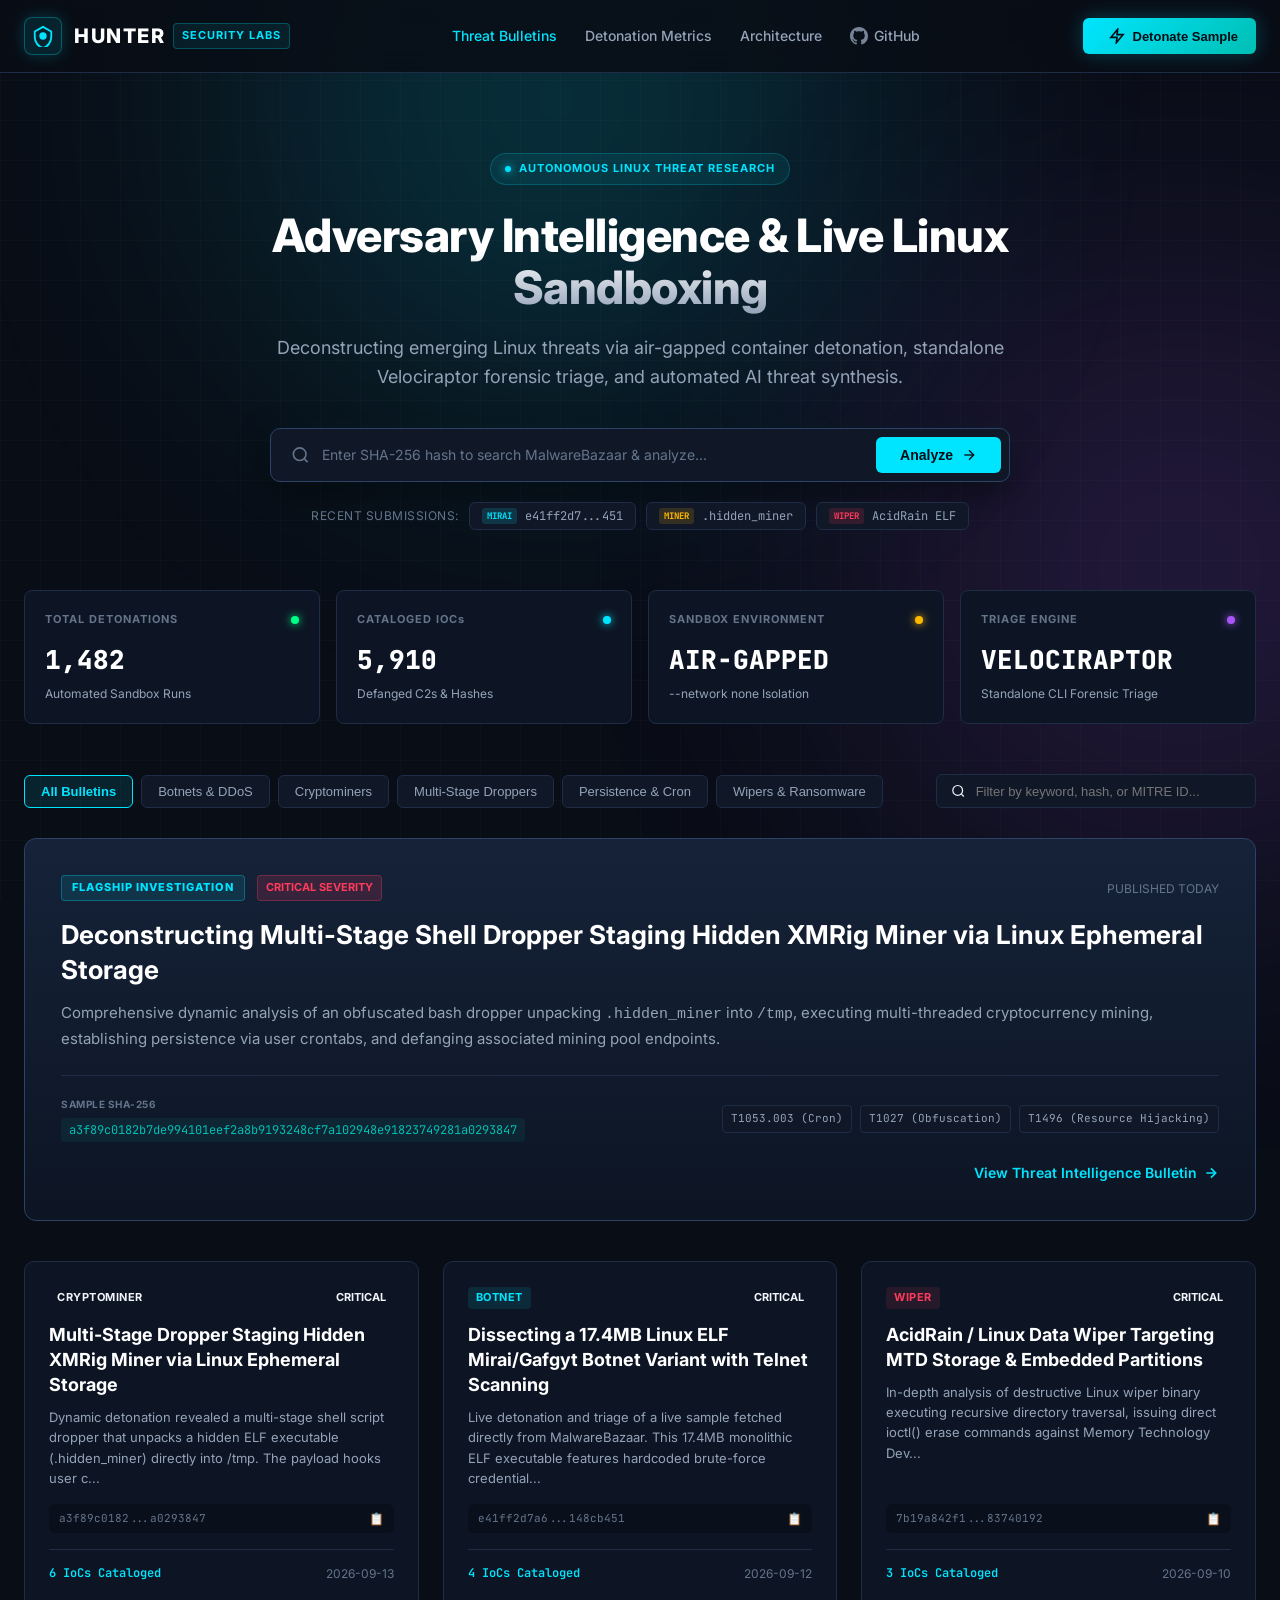
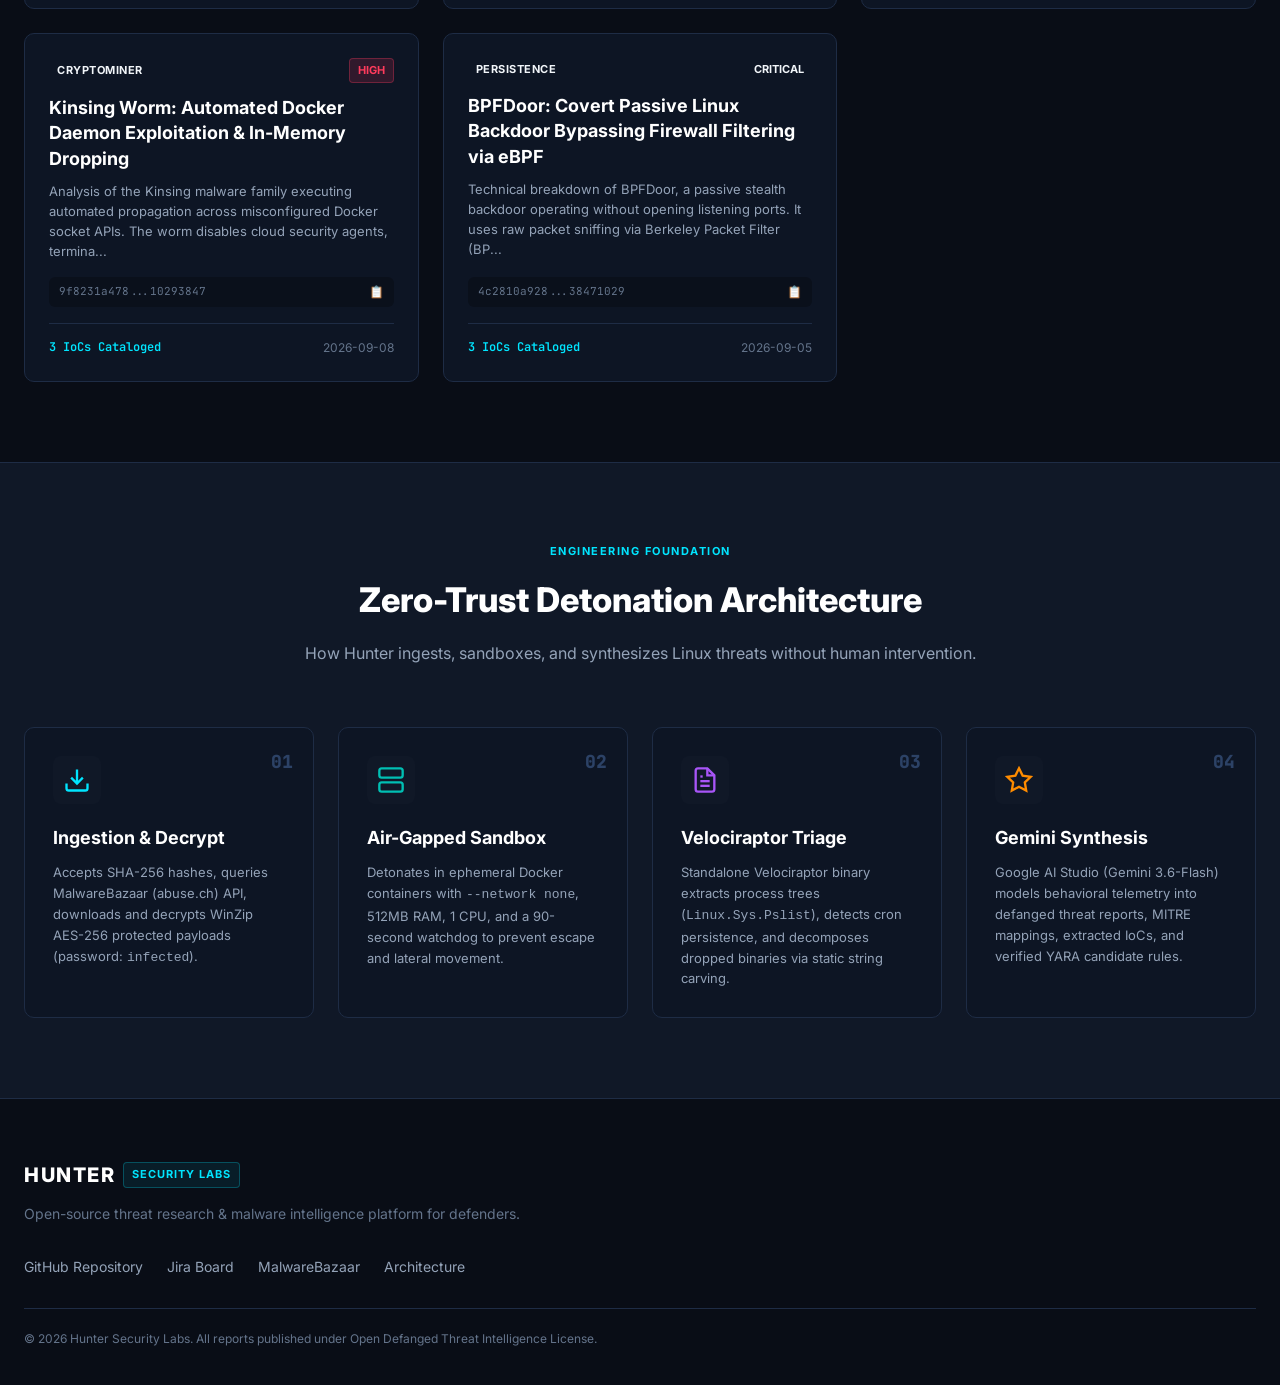
==== index.html @ 635550b1 "feat: build Hunter Security Labs web portal inspired by Elastic Security Labs" ====
<!DOCTYPE html>
<html lang="en">
<head>
    <meta charset="UTF-8">
    <meta http-equiv="refresh" content="0; url=web/index.html">
    <title>Hunter Security Labs</title>
    <script>window.location.href = "web/index.html";</script>
</head>
<body style="background: #090d16; color: #00e5ff; font-family: sans-serif; display: flex; align-items: center; justify-content: center; height: 100vh;">
    <p>Redirecting to <a href="web/index.html" style="color: #00e5ff;">Hunter Security Labs</a>...</p>
</body>
</html>
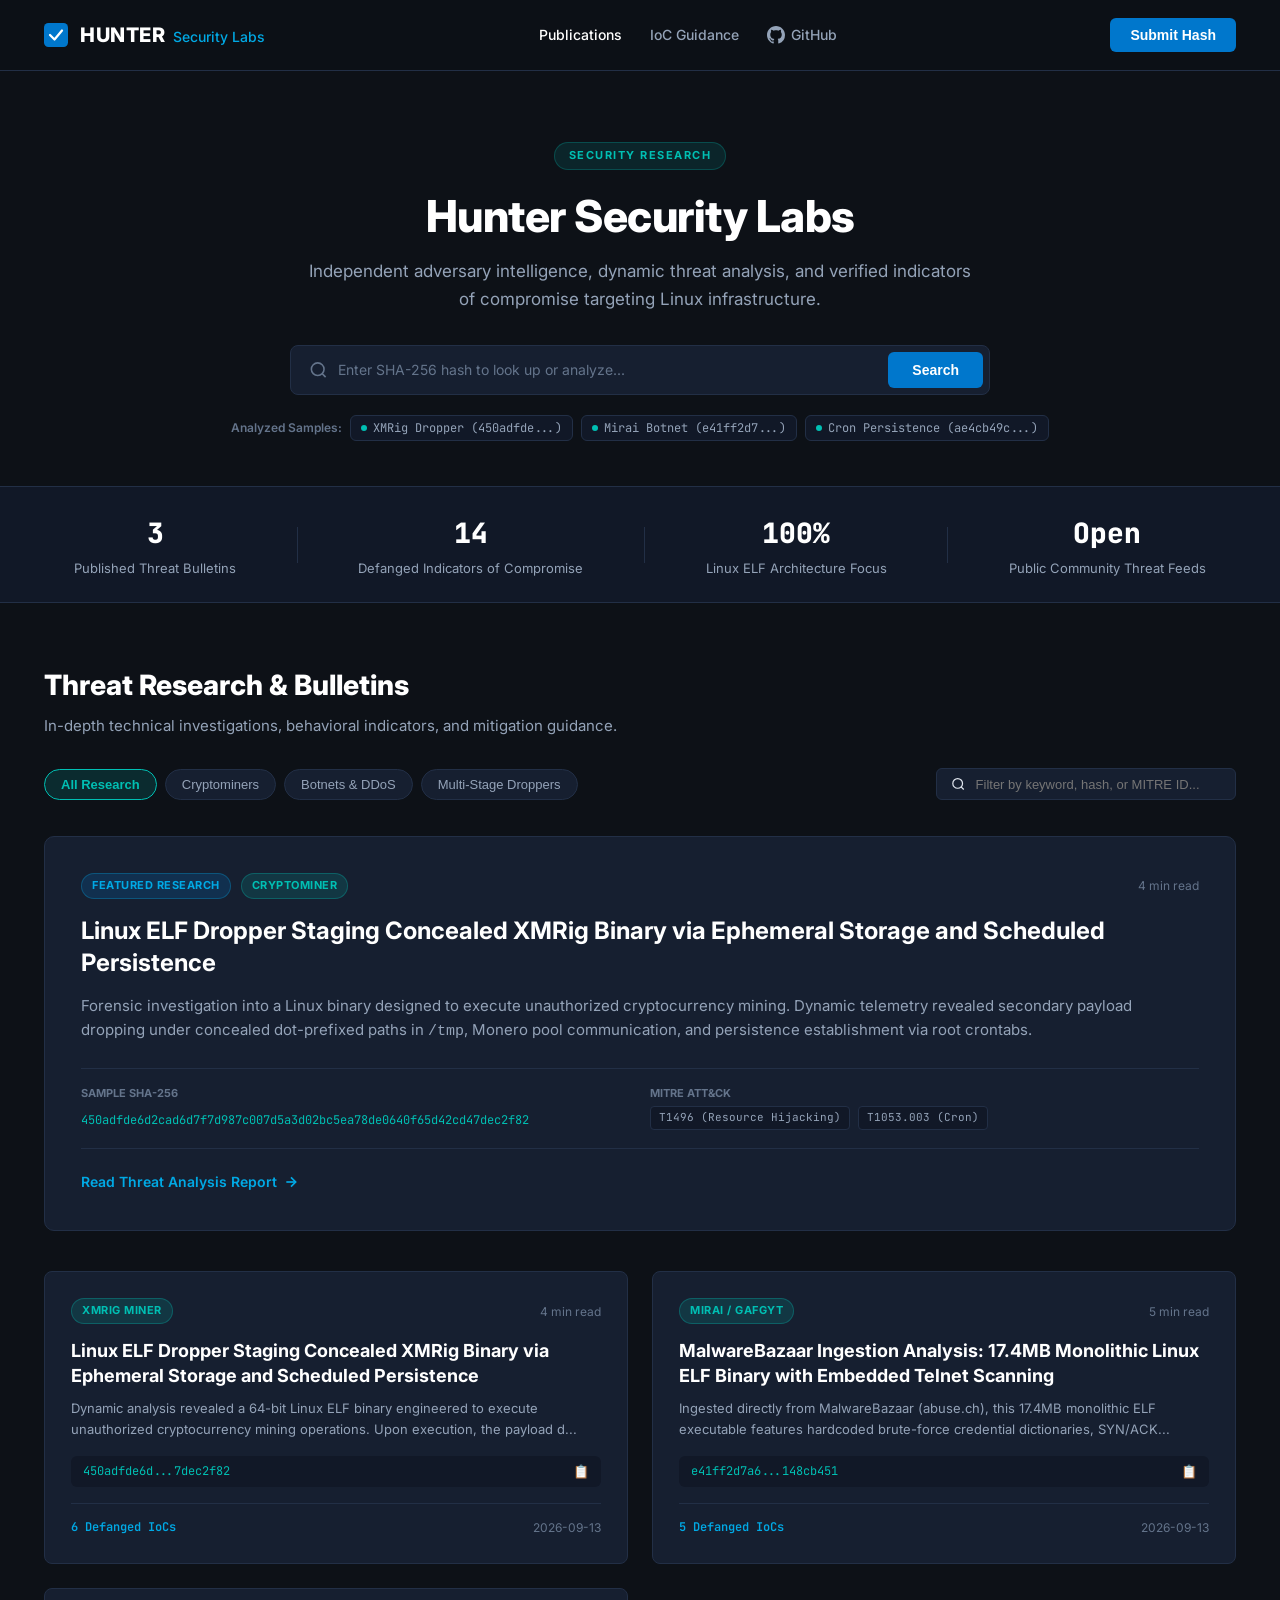
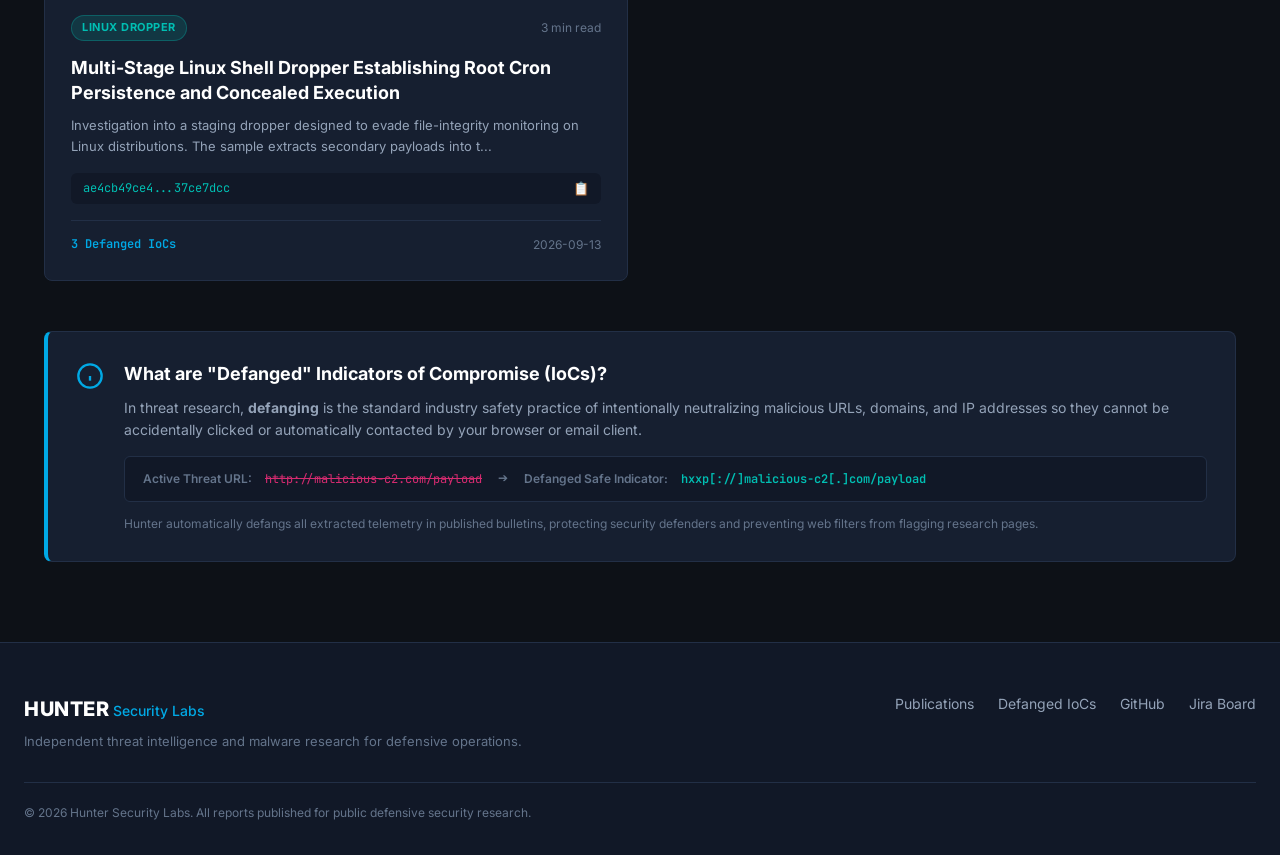
==== commit aff40ee7: "refactor: apply official Elastic Security Labs palette, hide backend engine internals, and display r" ====
--- a/index.html
+++ b/index.html
@@ -2,11 +2,329 @@
 <html lang="en">
 <head>
     <meta charset="UTF-8">
-    <meta http-equiv="refresh" content="0; url=web/index.html">
-    <title>Hunter Security Labs</title>
-    <script>window.location.href = "web/index.html";</script>
+    <meta name="viewport" content="width=device-width, initial-scale=1.0">
+    <title>Hunter Security Labs | Adversary Intelligence &amp; Linux Threat Research</title>
+    <link rel="preconnect" href="https://fonts.googleapis.com">
+    <link rel="preconnect" href="https://fonts.gstatic.com" crossorigin>
+    <link href="https://fonts.googleapis.com/css2?family=Inter:wght@400;500;600;700;800&family=JetBrains+Mono:wght@400;500;600&display=swap" rel="stylesheet">
+    <link rel="stylesheet" href="css/labs.css">
 </head>
-<body style="background: #090d16; color: #00e5ff; font-family: sans-serif; display: flex; align-items: center; justify-content: center; height: 100vh;">
-    <p>Redirecting to <a href="web/index.html" style="color: #00e5ff;">Hunter Security Labs</a>...</p>
+<body class="elastic-theme">
+
+    <!-- Top Global Navigation Bar (Elastic Security Labs Style) -->
+    <header class="labs-header">
+        <div class="header-container">
+            <div class="brand-group">
+                <a href="#" class="logo-link">
+                    <!-- Elastic-style clean logo mark -->
+                    <div class="logo-mark">
+                        <svg viewBox="0 0 32 32" width="24" height="24" fill="none">
+                            <rect width="32" height="32" rx="6" fill="#0077cc"/>
+                            <path d="M8 16L14 22L24 10" stroke="#ffffff" stroke-width="3" stroke-linecap="round" stroke-linejoin="round"/>
+                        </svg>
+                    </div>
+                    <div class="brand-text">
+                        <span class="brand-title">HUNTER</span>
+                        <span class="brand-sub">Security Labs</span>
+                    </div>
+                </a>
+            </div>
+
+            <nav class="nav-menu">
+                <a href="#publications" class="nav-item active">Publications</a>
+                <a href="#about-iocs" class="nav-item">IoC Guidance</a>
+                <a href="https://github.com/ManuMW/Hunter" target="_blank" class="nav-item github-link">
+                    <svg width="18" height="18" viewBox="0 0 24 24" fill="currentColor">
+                        <path d="M12 0C5.37 0 0 5.37 0 12c0 5.31 3.435 9.795 8.205 11.385.6.105.825-.255.825-.57 0-.285-.015-1.23-.015-2.235-3.015.555-3.795-.735-4.035-1.41-.135-.345-.72-1.41-1.23-1.695-.42-.225-1.02-.78-.015-.795.945-.015 1.62.87 1.845 1.23 1.08 1.815 2.805 1.305 3.495.99.105-.78.42-1.305.765-1.605-2.67-.3-5.46-1.335-5.46-5.925 0-1.305.465-2.385 1.23-3.225-.12-.3-.54-1.53.12-3.18 0 0 1.005-.315 3.3 1.23.96-.27 1.98-.405 3-.405s2.04.135 3 .405c2.295-1.56 3.3-1.23 3.3-1.23.66 1.65.24 2.88.12 3.18.765.84 1.23 1.905 1.23 3.225 0 4.605-2.805 5.625-5.475 5.925.435.375.81 1.095.81 2.22 0 1.605-.015 2.895-.015 3.3 0 .315.225.69.825.57A12.02 12.02 0 0024 12c0-6.63-5.37-12-12-12z"/>
+                    </svg>
+                    GitHub
+                </a>
+            </nav>
+
+            <div class="header-actions">
+                <button class="btn-primary" onclick="openSubmissionModal()">
+                    <span>Submit Hash</span>
+                </button>
+            </div>
+        </div>
+    </header>
+
+    <!-- Hero Section -->
+    <section class="hero-section">
+        <div class="hero-content">
+            <div class="hero-kicker">
+                <span class="kicker-pill">SECURITY RESEARCH</span>
+            </div>
+            <h1 class="hero-title">Hunter Security Labs</h1>
+            <p class="hero-subtitle">
+                Independent adversary intelligence, dynamic threat analysis, and verified indicators of compromise targeting Linux infrastructure.
+            </p>
+
+            <!-- Quick Hash Search / Lookup Bar -->
+            <div class="search-bar-wrap">
+                <div class="search-input-box">
+                    <svg class="icon-search" width="20" height="20" viewBox="0 0 24 24" fill="none" stroke="currentColor" stroke-width="2">
+                        <circle cx="11" cy="11" r="8"></circle>
+                        <line x1="21" y1="21" x2="16.65" y2="16.65"></line>
+                    </svg>
+                    <input type="text" id="quickHashInput" placeholder="Enter SHA-256 hash to look up or analyze..." spellcheck="false" autocomplete="off">
+                    <button class="btn-clear" id="btnClearHash" onclick="clearHashInput()" style="display: none;">✕</button>
+                </div>
+                <button class="btn-primary btn-search" onclick="handleQuickSubmit()">Search</button>
+            </div>
+
+            <!-- Sample Hash Quick Chips -->
+            <div class="sample-chips-row">
+                <span class="chips-label">Analyzed Samples:</span>
+                <button class="chip-item" onclick="fillSample('450adfde6d2cad6d7f7d987c007d5a3d02bc5ea78de0640f65d42cd47dec2f82')">
+                    <span class="chip-dot"></span>
+                    <span>XMRig Dropper (450adfde...)</span>
+                </button>
+                <button class="chip-item" onclick="fillSample('e41ff2d7a604a3ee1c1d99502b390adf9cf7119f1b6b7902ea26b88c148cb451')">
+                    <span class="chip-dot"></span>
+                    <span>Mirai Botnet (e41ff2d7...)</span>
+                </button>
+                <button class="chip-item" onclick="fillSample('ae4cb49ce4fa6aeb8f38ca703bc661cde36fbcadc05e3862ba3d8f7737ce7dcc')">
+                    <span class="chip-dot"></span>
+                    <span>Cron Persistence (ae4cb49c...)</span>
+                </button>
+            </div>
+        </div>
+    </section>
+
+    <!-- Verified Intelligence Metrics -->
+    <section class="metrics-section">
+        <div class="metrics-container">
+            <div class="metric-item">
+                <div class="metric-num">3</div>
+                <div class="metric-text">Published Threat Bulletins</div>
+            </div>
+            <div class="metric-divider"></div>
+            <div class="metric-item">
+                <div class="metric-num">14</div>
+                <div class="metric-text">Defanged Indicators of Compromise</div>
+            </div>
+            <div class="metric-divider"></div>
+            <div class="metric-item">
+                <div class="metric-num">100%</div>
+                <div class="metric-text">Linux ELF Architecture Focus</div>
+            </div>
+            <div class="metric-divider"></div>
+            <div class="metric-item">
+                <div class="metric-num">Open</div>
+                <div class="metric-text">Public Community Threat Feeds</div>
+            </div>
+        </div>
+    </section>
+
+    <!-- Research Bulletins & Articles -->
+    <main class="main-content" id="publications">
+        <div class="section-title-wrap">
+            <h2 class="section-heading">Threat Research &amp; Bulletins</h2>
+            <p class="section-subheading">In-depth technical investigations, behavioral indicators, and mitigation guidance.</p>
+        </div>
+
+        <!-- Filter Controls Bar -->
+        <div class="filter-bar">
+            <div class="category-tabs" id="categoryFilters">
+                <button class="tab-btn active" data-category="ALL">All Research</button>
+                <button class="tab-btn" data-category="CRYPTOMINER">Cryptominers</button>
+                <button class="tab-btn" data-category="BOTNET">Botnets &amp; DDoS</button>
+                <button class="tab-btn" data-category="DROPPER">Multi-Stage Droppers</button>
+            </div>
+
+            <div class="filter-search">
+                <svg width="16" height="16" viewBox="0 0 24 24" fill="none" stroke="currentColor" stroke-width="2">
+                    <circle cx="11" cy="11" r="8"></circle>
+                    <line x1="21" y1="21" x2="16.65" y2="16.65"></line>
+                </svg>
+                <input type="text" id="bulletinSearchInput" placeholder="Filter by keyword, hash, or MITRE ID..." onkeyup="filterBulletins()">
+            </div>
+        </div>
+
+        <!-- Featured Publication (Elastic Security Labs Hero Card Style) -->
+        <article class="featured-card" onclick="openReportModal('450adfde6d2cad6d7f7d987c007d5a3d02bc5ea78de0640f65d42cd47dec2f82')">
+            <div class="featured-content">
+                <div class="card-pills">
+                    <span class="pill pill-primary">FEATURED RESEARCH</span>
+                    <span class="pill pill-category">CRYPTOMINER</span>
+                    <span class="read-time">4 min read</span>
+                </div>
+                <h2 class="featured-heading">Linux ELF Dropper Staging Concealed XMRig Binary via Ephemeral Storage and Scheduled Persistence</h2>
+                <p class="featured-summary">
+                    Forensic investigation into a Linux binary designed to execute unauthorized cryptocurrency mining. Dynamic telemetry revealed secondary payload dropping under concealed dot-prefixed paths in <code>/tmp</code>, Monero pool communication, and persistence establishment via root crontabs.
+                </p>
+                <div class="featured-meta-row">
+                    <div class="meta-item">
+                        <span class="meta-label">SAMPLE SHA-256</span>
+                        <code class="hash-code">450adfde6d2cad6d7f7d987c007d5a3d02bc5ea78de0640f65d42cd47dec2f82</code>
+                    </div>
+                    <div class="meta-item">
+                        <span class="meta-label">MITRE ATT&amp;CK</span>
+                        <div class="mitre-chips">
+                            <span class="mitre-chip">T1496 (Resource Hijacking)</span>
+                            <span class="mitre-chip">T1053.003 (Cron)</span>
+                        </div>
+                    </div>
+                </div>
+                <div class="card-action-row">
+                    <span class="cta-link">
+                        Read Threat Analysis Report
+                        <svg width="16" height="16" viewBox="0 0 24 24" fill="none" stroke="currentColor" stroke-width="2.5">
+                            <line x1="5" y1="12" x2="19" y2="12"></line>
+                            <polyline points="12 5 19 12 12 19"></polyline>
+                        </svg>
+                    </span>
+                </div>
+            </div>
+        </article>
+
+        <!-- Publications Grid -->
+        <div class="bulletins-grid" id="bulletinsGrid">
+            <!-- Populated dynamically via JS -->
+        </div>
+
+        <!-- Defanged IoC Educational Section -->
+        <section class="info-card" id="about-iocs">
+            <div class="info-icon">
+                <svg viewBox="0 0 24 24" width="28" height="28" fill="none" stroke="#00a9e5" stroke-width="2">
+                    <circle cx="12" cy="12" r="10"></circle>
+                    <line x1="12" y1="16" x2="12" y2="12"></line>
+                    <line x1="12" y1="8" x2="12.01" y2="8"></line>
+                </svg>
+            </div>
+            <div class="info-text">
+                <h3 class="info-title">What are "Defanged" Indicators of Compromise (IoCs)?</h3>
+                <p class="info-desc">
+                    In threat research, <strong>defanging</strong> is the standard industry safety practice of intentionally neutralizing malicious URLs, domains, and IP addresses so they cannot be accidentally clicked or automatically contacted by your browser or email client.
+                </p>
+                <div class="defang-examples">
+                    <div class="example-item">
+                        <span class="ex-label">Active Threat URL:</span>
+                        <span class="ex-active">http://malicious-c2.com/payload</span>
+                    </div>
+                    <div class="example-arrow">➔</div>
+                    <div class="example-item">
+                        <span class="ex-label">Defanged Safe Indicator:</span>
+                        <span class="ex-defanged">hxxp[://]malicious-c2[.]com/payload</span>
+                    </div>
+                </div>
+                <p class="info-sub">
+                    Hunter automatically defangs all extracted telemetry in published bulletins, protecting security defenders and preventing web filters from flagging research pages.
+                </p>
+            </div>
+        </section>
+    </main>
+
+    <!-- Global Footer -->
+    <footer class="labs-footer">
+        <div class="footer-container">
+            <div class="footer-top">
+                <div class="footer-brand">
+                    <span class="brand-title">HUNTER</span>
+                    <span class="brand-sub">Security Labs</span>
+                    <p class="footer-blurb">Independent threat intelligence and malware research for defensive operations.</p>
+                </div>
+                <div class="footer-nav">
+                    <a href="#publications">Publications</a>
+                    <a href="#about-iocs">Defanged IoCs</a>
+                    <a href="https://github.com/ManuMW/Hunter" target="_blank">GitHub</a>
+                    <a href="https://manumw21.atlassian.net/jira/software/projects/HUN/boards/34" target="_blank">Jira Board</a>
+                </div>
+            </div>
+            <div class="footer-bottom">
+                <span>&copy; 2026 Hunter Security Labs. All reports published for public defensive security research.</span>
+            </div>
+        </div>
+    </footer>
+
+    <!-- Report Detail View Modal -->
+    <div class="modal-overlay" id="reportModalOverlay" onclick="closeReportModal(event)">
+        <div class="report-modal" onclick="event.stopPropagation()">
+            <div class="modal-topbar">
+                <div class="topbar-left">
+                    <span class="modal-pill" id="modalCatTag">RESEARCH BULLETIN</span>
+                    <span class="modal-severity" id="modalSeverity">HIGH SEVERITY</span>
+                </div>
+                <button class="btn-close" onclick="closeReportModal()">✕</button>
+            </div>
+
+            <div class="modal-body-scroll" id="modalReportContent">
+                <!-- Injected via JavaScript -->
+            </div>
+        </div>
+    </div>
+
+    <!-- Hash Submission Modal -->
+    <div class="modal-overlay" id="submissionModalOverlay" onclick="closeSubmissionModal(event)">
+        <div class="submission-modal" onclick="event.stopPropagation()">
+            <div class="modal-topbar">
+                <div class="topbar-title">Submit Sample for Threat Analysis</div>
+                <button class="btn-close" onclick="closeSubmissionModal()">✕</button>
+            </div>
+
+            <div class="modal-content-wrap">
+                <p class="modal-intro">
+                    Submit the SHA-256 hash of a Linux sample. Hunter will retrieve metadata, perform threat analysis, and publish a defanged research bulletin.
+                </p>
+
+                <div class="form-group">
+                    <label for="modalHashInput">SAMPLE SHA-256 HASH</label>
+                    <input type="text" id="modalHashInput" placeholder="e.g. 450adfde6d2cad6d7f7d987c007d5a3d02bc5ea78de0640f65d42cd47dec2f82" spellcheck="false">
+                </div>
+
+                <div class="quota-badge-row">
+                    <span class="quota-indicator">Daily Client Quota: <strong>5 Submissions Remaining</strong></span>
+                    <span class="quota-tag">Rate-Limited</span>
+                </div>
+
+                <!-- Analysis Progress Stepper -->
+                <div class="progress-stepper" id="detonationStepper" style="display: none;">
+                    <div class="step-row" id="step-mb">
+                        <div class="step-dot"></div>
+                        <div class="step-text">
+                            <div class="step-heading">Sample Acquisition &amp; Extraction</div>
+                            <div class="step-caption">Locating binary hash and extracting payload</div>
+                        </div>
+                    </div>
+                    <div class="step-row" id="step-box">
+                        <div class="step-dot"></div>
+                        <div class="step-text">
+                            <div class="step-heading">Behavioral Execution &amp; Monitoring</div>
+                            <div class="step-caption">Analyzing execution paths and spawned processes</div>
+                        </div>
+                    </div>
+                    <div class="step-row" id="step-vr">
+                        <div class="step-dot"></div>
+                        <div class="step-text">
+                            <div class="step-heading">Forensic Telemetry Triage</div>
+                            <div class="step-caption">Decomposing dropped binaries and cron persistence</div>
+                        </div>
+                    </div>
+                    <div class="step-row" id="step-ai">
+                        <div class="step-dot"></div>
+                        <div class="step-text">
+                            <div class="step-heading">Threat Intelligence Synthesis</div>
+                            <div class="step-caption">Generating MITRE mappings, defanged IoCs, and YARA detection</div>
+                        </div>
+                    </div>
+                </div>
+
+                <div class="modal-actions">
+                    <button class="btn-secondary" onclick="closeSubmissionModal()">Cancel</button>
+                    <button class="btn-primary" id="btnSubmitAction" onclick="executeDetonation()">Start Analysis</button>
+                </div>
+            </div>
+        </div>
+    </div>
+
+    <!-- Notification Toast -->
+    <div class="toast-popup" id="toastNotification">
+        <span class="toast-check">✓</span>
+        <span id="toastMessage">Copied to clipboard!</span>
+    </div>
+
+    <script src="data/reports.js"></script>
+    <script src="js/labs.js"></script>
 </body>
 </html>
--- a/css/labs.css
+++ b/css/labs.css
@@ -0,0 +1,1135 @@
+/* ==========================================================================
+   HUNTER SECURITY LABS - OFFICIAL ELASTIC DESIGN SYSTEM
+   Inspired by Elastic Security Labs (https://www.elastic.co/security-labs)
+   Brand Colors:
+   - Elastic Navy/Canvas: #0d1117 / #101827
+   - Elastic Card Surface: #161f30
+   - Elastic Blue: #0077cc
+   - Elastic Light Blue / Sky: #00a9e5
+   - Elastic Teal: #00bfb3
+   - Elastic Dark Teal: #0078a0
+   - Elastic Red/Pink: #d62b70
+   - Elastic Yellow: #fec514
+   ========================================================================== */
+
+:root {
+    --elastic-bg: #0d1117;
+    --elastic-surface: #161f30;
+    --elastic-surface-hover: #1c283f;
+    --elastic-surface-subtle: #111827;
+    --elastic-border: #222f46;
+    --elastic-border-hover: #314261;
+
+    --elastic-blue: #0077cc;
+    --elastic-blue-hover: #005a9e;
+    --elastic-sky: #00a9e5;
+    --elastic-teal: #00bfb3;
+    --elastic-dark-teal: #0078a0;
+    --elastic-pink: #d62b70;
+    --elastic-yellow: #fec514;
+    --elastic-green: #00bfb3;
+
+    --text-white: #ffffff;
+    --text-primary: #e2e8f0;
+    --text-secondary: #94a3b8;
+    --text-muted: #64748b;
+
+    --font-sans: 'Inter', -apple-system, BlinkMacSystemFont, "Segoe UI", Roboto, sans-serif;
+    --font-mono: 'JetBrains Mono', SFMono-Regular, Menlo, Monaco, Consolas, monospace;
+}
+
+* {
+    margin: 0;
+    padding: 0;
+    box-sizing: border-box;
+}
+
+body.elastic-theme {
+    background-color: var(--elastic-bg);
+    color: var(--text-primary);
+    font-family: var(--font-sans);
+    line-height: 1.6;
+    -webkit-font-smoothing: antialiased;
+    min-height: 100vh;
+}
+
+/* ==========================================================================
+   Navigation Bar (Elastic Style)
+   ========================================================================== */
+.labs-header {
+    position: sticky;
+    top: 0;
+    z-index: 100;
+    background: rgba(13, 17, 23, 0.95);
+    backdrop-filter: blur(12px);
+    border-bottom: 1px solid var(--elastic-border);
+}
+
+.header-container {
+    max-width: 1240px;
+    margin: 0 auto;
+    padding: 0 24px;
+    height: 70px;
+    display: flex;
+    align-items: center;
+    justify-content: space-between;
+}
+
+.brand-group .logo-link {
+    display: flex;
+    align-items: center;
+    gap: 12px;
+    text-decoration: none;
+}
+
+.logo-mark {
+    display: flex;
+    align-items: center;
+}
+
+.brand-text {
+    display: flex;
+    align-items: baseline;
+    gap: 8px;
+}
+
+.brand-title {
+    font-size: 20px;
+    font-weight: 800;
+    letter-spacing: 0.5px;
+    color: var(--text-white);
+}
+
+.brand-sub {
+    font-size: 14px;
+    font-weight: 500;
+    color: var(--elastic-sky);
+}
+
+.nav-menu {
+    display: flex;
+    align-items: center;
+    gap: 28px;
+}
+
+.nav-item {
+    text-decoration: none;
+    font-size: 14px;
+    font-weight: 500;
+    color: var(--text-secondary);
+    transition: color 0.2s;
+    display: flex;
+    align-items: center;
+    gap: 6px;
+}
+
+.nav-item:hover, .nav-item.active {
+    color: var(--text-white);
+}
+
+.btn-primary {
+    background: var(--elastic-blue);
+    color: #ffffff;
+    font-size: 14px;
+    font-weight: 600;
+    border: none;
+    border-radius: 6px;
+    padding: 9px 20px;
+    cursor: pointer;
+    transition: background 0.2s;
+}
+
+.btn-primary:hover {
+    background: var(--elastic-blue-hover);
+}
+
+/* ==========================================================================
+   Hero Section
+   ========================================================================== */
+.hero-section {
+    padding: 70px 24px 45px;
+    text-align: center;
+    max-width: 880px;
+    margin: 0 auto;
+}
+
+.hero-kicker {
+    margin-bottom: 20px;
+}
+
+.kicker-pill {
+    display: inline-block;
+    font-size: 11px;
+    font-weight: 700;
+    letter-spacing: 1.5px;
+    text-transform: uppercase;
+    color: var(--elastic-teal);
+    background: rgba(0, 191, 179, 0.12);
+    padding: 4px 14px;
+    border-radius: 999px;
+    border: 1px solid rgba(0, 191, 179, 0.25);
+}
+
+.hero-title {
+    font-size: 44px;
+    font-weight: 800;
+    letter-spacing: -0.5px;
+    line-height: 1.2;
+    color: var(--text-white);
+    margin-bottom: 16px;
+}
+
+.hero-subtitle {
+    font-size: 17px;
+    color: var(--text-secondary);
+    line-height: 1.6;
+    max-width: 680px;
+    margin: 0 auto 32px;
+}
+
+/* Search Bar */
+.search-bar-wrap {
+    display: flex;
+    gap: 10px;
+    max-width: 700px;
+    margin: 0 auto 20px;
+    background: var(--elastic-surface);
+    border: 1px solid var(--elastic-border);
+    border-radius: 8px;
+    padding: 6px;
+}
+
+.search-input-box {
+    flex: 1;
+    display: flex;
+    align-items: center;
+    gap: 10px;
+    padding-left: 12px;
+    position: relative;
+}
+
+.icon-search {
+    color: var(--text-muted);
+}
+
+.search-input-box input {
+    width: 100%;
+    background: transparent;
+    border: none;
+    outline: none;
+    font-size: 14px;
+    font-family: var(--font-mono);
+    color: var(--text-white);
+}
+
+.search-input-box input::placeholder {
+    font-family: var(--font-sans);
+    color: var(--text-muted);
+}
+
+.btn-clear {
+    background: transparent;
+    border: none;
+    color: var(--text-muted);
+    font-size: 14px;
+    cursor: pointer;
+    padding: 4px 8px;
+}
+
+.btn-clear:hover {
+    color: var(--text-white);
+}
+
+.btn-search {
+    padding: 10px 24px;
+}
+
+/* Sample Chips Row */
+.sample-chips-row {
+    display: flex;
+    align-items: center;
+    justify-content: center;
+    gap: 8px;
+    flex-wrap: wrap;
+    font-size: 13px;
+    color: var(--text-muted);
+}
+
+.chips-label {
+    font-size: 12px;
+    font-weight: 600;
+}
+
+.chip-item {
+    background: var(--elastic-surface-subtle);
+    border: 1px solid var(--elastic-border);
+    color: var(--text-secondary);
+    font-size: 12px;
+    font-family: var(--font-mono);
+    padding: 4px 10px;
+    border-radius: 6px;
+    cursor: pointer;
+    display: flex;
+    align-items: center;
+    gap: 6px;
+    transition: all 0.2s;
+}
+
+.chip-item:hover {
+    border-color: var(--elastic-sky);
+    color: var(--elastic-sky);
+}
+
+.chip-dot {
+    width: 6px;
+    height: 6px;
+    border-radius: 50%;
+    background: var(--elastic-teal);
+}
+
+/* ==========================================================================
+   Metrics Section (Clean, Accurate, Honest)
+   ========================================================================== */
+.metrics-section {
+    border-top: 1px solid var(--elastic-border);
+    border-bottom: 1px solid var(--elastic-border);
+    background: var(--elastic-surface-subtle);
+    padding: 24px 0;
+}
+
+.metrics-container {
+    max-width: 1240px;
+    margin: 0 auto;
+    padding: 0 24px;
+    display: flex;
+    align-items: center;
+    justify-content: space-around;
+}
+
+.metric-item {
+    text-align: center;
+}
+
+.metric-num {
+    font-size: 28px;
+    font-weight: 800;
+    color: var(--text-white);
+    font-family: var(--font-mono);
+}
+
+.metric-text {
+    font-size: 13px;
+    color: var(--text-secondary);
+    margin-top: 2px;
+}
+
+.metric-divider {
+    width: 1px;
+    height: 36px;
+    background: var(--elastic-border);
+}
+
+/* ==========================================================================
+   Main Publications Section
+   ========================================================================== */
+.main-content {
+    max-width: 1240px;
+    margin: 0 auto;
+    padding: 60px 24px 80px;
+}
+
+.section-title-wrap {
+    margin-bottom: 30px;
+}
+
+.section-heading {
+    font-size: 28px;
+    font-weight: 800;
+    color: var(--text-white);
+    margin-bottom: 6px;
+}
+
+.section-subheading {
+    font-size: 15px;
+    color: var(--text-secondary);
+}
+
+/* Filter Controls Bar */
+.filter-bar {
+    display: flex;
+    align-items: center;
+    justify-content: space-between;
+    gap: 20px;
+    margin-bottom: 36px;
+    flex-wrap: wrap;
+}
+
+.category-tabs {
+    display: flex;
+    gap: 8px;
+    flex-wrap: wrap;
+}
+
+.tab-btn {
+    background: var(--elastic-surface);
+    border: 1px solid var(--elastic-border);
+    color: var(--text-secondary);
+    font-size: 13px;
+    font-weight: 500;
+    padding: 7px 16px;
+    border-radius: 999px;
+    cursor: pointer;
+    transition: all 0.2s;
+}
+
+.tab-btn:hover {
+    color: var(--text-white);
+    border-color: var(--elastic-border-hover);
+}
+
+.tab-btn.active {
+    background: rgba(0, 191, 179, 0.15);
+    border-color: var(--elastic-teal);
+    color: var(--elastic-teal);
+    font-weight: 600;
+}
+
+.filter-search {
+    display: flex;
+    align-items: center;
+    gap: 10px;
+    background: var(--elastic-surface);
+    border: 1px solid var(--elastic-border);
+    padding: 7px 14px;
+    border-radius: 6px;
+    width: 300px;
+}
+
+.filter-search input {
+    background: transparent;
+    border: none;
+    color: var(--text-white);
+    font-size: 13px;
+    outline: none;
+    width: 100%;
+}
+
+/* Featured Publication Card (Elastic Hero Article Style) */
+.featured-card {
+    background: var(--elastic-surface);
+    border: 1px solid var(--elastic-border);
+    border-radius: 10px;
+    padding: 36px;
+    margin-bottom: 40px;
+    cursor: pointer;
+    transition: transform 0.2s, border-color 0.2s;
+}
+
+.featured-card:hover {
+    border-color: var(--elastic-teal);
+    transform: translateY(-2px);
+}
+
+.card-pills {
+    display: flex;
+    align-items: center;
+    gap: 10px;
+    margin-bottom: 16px;
+}
+
+.pill {
+    font-size: 11px;
+    font-weight: 700;
+    letter-spacing: 0.5px;
+    padding: 3px 10px;
+    border-radius: 999px;
+    text-transform: uppercase;
+}
+
+.pill-primary {
+    background: rgba(0, 119, 204, 0.2);
+    color: var(--elastic-sky);
+    border: 1px solid rgba(0, 169, 229, 0.3);
+}
+
+.pill-category {
+    background: rgba(0, 191, 179, 0.15);
+    color: var(--elastic-teal);
+    border: 1px solid rgba(0, 191, 179, 0.3);
+}
+
+.read-time {
+    font-size: 12px;
+    color: var(--text-muted);
+    margin-left: auto;
+}
+
+.featured-heading {
+    font-size: 24px;
+    font-weight: 700;
+    line-height: 1.35;
+    color: var(--text-white);
+    margin-bottom: 14px;
+}
+
+.featured-summary {
+    font-size: 15px;
+    color: var(--text-secondary);
+    line-height: 1.6;
+    margin-bottom: 24px;
+}
+
+.featured-meta-row {
+    display: grid;
+    grid-template-columns: 1fr 1fr;
+    gap: 20px;
+    padding: 16px 0;
+    border-top: 1px solid var(--elastic-border);
+    border-bottom: 1px solid var(--elastic-border);
+    margin-bottom: 20px;
+}
+
+.meta-label {
+    font-size: 11px;
+    font-weight: 700;
+    color: var(--text-muted);
+    display: block;
+    margin-bottom: 4px;
+}
+
+.hash-code {
+    font-family: var(--font-mono);
+    font-size: 12px;
+    color: var(--elastic-teal);
+}
+
+.mitre-chips {
+    display: flex;
+    gap: 8px;
+    flex-wrap: wrap;
+}
+
+.mitre-chip {
+    font-size: 11px;
+    font-family: var(--font-mono);
+    color: var(--text-secondary);
+    background: var(--elastic-surface-subtle);
+    border: 1px solid var(--elastic-border);
+    padding: 2px 8px;
+    border-radius: 4px;
+}
+
+.cta-link {
+    font-size: 14px;
+    font-weight: 600;
+    color: var(--elastic-sky);
+    display: inline-flex;
+    align-items: center;
+    gap: 6px;
+}
+
+/* Bulletins Grid */
+.bulletins-grid {
+    display: grid;
+    grid-template-columns: repeat(2, 1fr);
+    gap: 24px;
+    margin-bottom: 50px;
+}
+
+.bulletin-card {
+    background: var(--elastic-surface);
+    border: 1px solid var(--elastic-border);
+    border-radius: 8px;
+    padding: 26px;
+    display: flex;
+    flex-direction: column;
+    cursor: pointer;
+    transition: transform 0.2s, border-color 0.2s;
+}
+
+.bulletin-card:hover {
+    border-color: var(--elastic-teal);
+    transform: translateY(-2px);
+}
+
+.card-top {
+    display: flex;
+    align-items: center;
+    justify-content: space-between;
+    margin-bottom: 14px;
+}
+
+.card-heading {
+    font-size: 18px;
+    font-weight: 700;
+    line-height: 1.4;
+    color: var(--text-white);
+    margin-bottom: 10px;
+}
+
+.card-desc {
+    font-size: 13px;
+    color: var(--text-secondary);
+    line-height: 1.6;
+    margin-bottom: 16px;
+    flex: 1;
+}
+
+.card-hash-bar {
+    display: flex;
+    align-items: center;
+    justify-content: space-between;
+    background: var(--elastic-surface-subtle);
+    padding: 6px 12px;
+    border-radius: 6px;
+    margin-bottom: 16px;
+}
+
+.hash-preview {
+    font-family: var(--font-mono);
+    font-size: 12px;
+    color: var(--elastic-teal);
+}
+
+.btn-copy-small {
+    background: transparent;
+    border: none;
+    color: var(--text-muted);
+    font-size: 13px;
+    cursor: pointer;
+}
+
+.btn-copy-small:hover {
+    color: var(--text-white);
+}
+
+.card-foot {
+    display: flex;
+    align-items: center;
+    justify-content: space-between;
+    padding-top: 14px;
+    border-top: 1px solid var(--elastic-border);
+    font-size: 12px;
+    color: var(--text-muted);
+}
+
+.ioc-counter {
+    color: var(--elastic-sky);
+    font-weight: 600;
+    font-family: var(--font-mono);
+}
+
+/* Educational Info Card (What is Defanging?) */
+.info-card {
+    background: var(--elastic-surface);
+    border: 1px solid var(--elastic-border);
+    border-left: 4px solid var(--elastic-sky);
+    border-radius: 8px;
+    padding: 28px;
+    display: flex;
+    gap: 20px;
+    margin-top: 40px;
+}
+
+.info-icon {
+    flex-shrink: 0;
+    padding-top: 2px;
+}
+
+.info-title {
+    font-size: 18px;
+    font-weight: 700;
+    color: var(--text-white);
+    margin-bottom: 8px;
+}
+
+.info-desc {
+    font-size: 14px;
+    color: var(--text-secondary);
+    line-height: 1.6;
+    margin-bottom: 14px;
+}
+
+.defang-examples {
+    display: flex;
+    align-items: center;
+    gap: 16px;
+    background: var(--elastic-surface-subtle);
+    border: 1px solid var(--elastic-border);
+    border-radius: 6px;
+    padding: 12px 18px;
+    margin-bottom: 12px;
+    font-family: var(--font-mono);
+    font-size: 12px;
+    flex-wrap: wrap;
+}
+
+.ex-label {
+    color: var(--text-muted);
+    font-family: var(--font-sans);
+    font-weight: 600;
+    margin-right: 6px;
+}
+
+.ex-active {
+    color: var(--elastic-pink);
+    text-decoration: line-through;
+}
+
+.example-arrow {
+    color: var(--text-muted);
+}
+
+.ex-defanged {
+    color: var(--elastic-teal);
+    font-weight: 600;
+}
+
+.info-sub {
+    font-size: 12px;
+    color: var(--text-muted);
+}
+
+/* ==========================================================================
+   Footer (Elastic Style)
+   ========================================================================== */
+.labs-footer {
+    background: var(--elastic-surface-subtle);
+    border-top: 1px solid var(--elastic-border);
+    padding: 50px 24px 35px;
+}
+
+.footer-container {
+    max-width: 1240px;
+    margin: 0 auto;
+}
+
+.footer-top {
+    display: flex;
+    align-items: flex-start;
+    justify-content: space-between;
+    padding-bottom: 30px;
+    border-bottom: 1px solid var(--elastic-border);
+    flex-wrap: wrap;
+    gap: 20px;
+}
+
+.footer-blurb {
+    font-size: 13px;
+    color: var(--text-muted);
+    margin-top: 6px;
+}
+
+.footer-nav {
+    display: flex;
+    gap: 24px;
+}
+
+.footer-nav a {
+    color: var(--text-secondary);
+    text-decoration: none;
+    font-size: 14px;
+}
+
+.footer-nav a:hover {
+    color: var(--elastic-sky);
+}
+
+.footer-bottom {
+    padding-top: 20px;
+    font-size: 12px;
+    color: var(--text-muted);
+}
+
+/* ==========================================================================
+   Report Reader Modal (Elastic Technical Article Format)
+   ========================================================================== */
+.modal-overlay {
+    position: fixed;
+    top: 0;
+    left: 0;
+    width: 100vw;
+    height: 100vh;
+    background: rgba(13, 17, 23, 0.88);
+    backdrop-filter: blur(8px);
+    z-index: 1000;
+    display: none;
+    align-items: center;
+    justify-content: center;
+    padding: 24px;
+}
+
+.modal-overlay.active {
+    display: flex;
+}
+
+.report-modal {
+    background: var(--elastic-surface);
+    border: 1px solid var(--elastic-border);
+    border-radius: 10px;
+    width: 100%;
+    max-width: 940px;
+    max-height: 88vh;
+    display: flex;
+    flex-direction: column;
+    box-shadow: 0 20px 40px rgba(0, 0, 0, 0.5);
+    overflow: hidden;
+}
+
+.modal-topbar {
+    padding: 18px 24px;
+    border-bottom: 1px solid var(--elastic-border);
+    display: flex;
+    align-items: center;
+    justify-content: space-between;
+}
+
+.topbar-left {
+    display: flex;
+    align-items: center;
+    gap: 10px;
+}
+
+.modal-pill {
+    font-size: 11px;
+    font-weight: 700;
+    letter-spacing: 0.5px;
+    color: var(--elastic-teal);
+    background: rgba(0, 191, 179, 0.12);
+    padding: 3px 10px;
+    border-radius: 999px;
+    text-transform: uppercase;
+}
+
+.modal-severity {
+    font-size: 11px;
+    font-weight: 700;
+    padding: 3px 8px;
+    border-radius: 4px;
+    background: rgba(214, 43, 112, 0.15);
+    color: var(--elastic-pink);
+}
+
+.btn-close {
+    background: transparent;
+    border: none;
+    color: var(--text-muted);
+    font-size: 18px;
+    cursor: pointer;
+}
+
+.btn-close:hover {
+    color: var(--text-white);
+}
+
+.modal-body-scroll {
+    padding: 32px;
+    overflow-y: auto;
+}
+
+.report-headline {
+    font-size: 26px;
+    font-weight: 800;
+    line-height: 1.35;
+    color: var(--text-white);
+    margin-bottom: 16px;
+}
+
+.report-meta-box {
+    display: grid;
+    grid-template-columns: repeat(3, 1fr);
+    gap: 14px;
+    background: var(--elastic-surface-subtle);
+    border: 1px solid var(--elastic-border);
+    border-radius: 6px;
+    padding: 14px;
+    margin-bottom: 26px;
+}
+
+.meta-box-label {
+    font-size: 11px;
+    font-weight: 700;
+    color: var(--text-muted);
+    display: block;
+    margin-bottom: 3px;
+}
+
+.meta-box-val {
+    font-size: 12px;
+    font-family: var(--font-mono);
+    color: var(--elastic-teal);
+    word-break: break-all;
+}
+
+.report-h3 {
+    font-size: 18px;
+    font-weight: 700;
+    color: var(--text-white);
+    margin: 26px 0 12px;
+    padding-bottom: 6px;
+    border-bottom: 1px solid var(--elastic-border);
+}
+
+.report-p {
+    font-size: 14px;
+    color: var(--text-secondary);
+    line-height: 1.7;
+    margin-bottom: 16px;
+}
+
+.report-table {
+    width: 100%;
+    border-collapse: collapse;
+    margin: 14px 0 22px;
+    font-size: 13px;
+}
+
+.report-table th, .report-table td {
+    padding: 9px 12px;
+    text-align: left;
+    border: 1px solid var(--elastic-border);
+}
+
+.report-table th {
+    background: var(--elastic-surface-subtle);
+    color: var(--text-white);
+    font-weight: 600;
+}
+
+.report-table td code {
+    font-family: var(--font-mono);
+    font-size: 12px;
+    color: var(--elastic-teal);
+}
+
+.code-wrap {
+    position: relative;
+    background: #090e15;
+    border: 1px solid var(--elastic-border);
+    border-radius: 6px;
+    padding: 16px;
+    margin: 14px 0;
+}
+
+.code-wrap pre {
+    font-family: var(--font-mono);
+    font-size: 12px;
+    color: #e2e8f0;
+    line-height: 1.5;
+    overflow-x: auto;
+}
+
+.btn-code-copy {
+    position: absolute;
+    top: 10px;
+    right: 10px;
+    background: var(--elastic-surface);
+    border: 1px solid var(--elastic-border);
+    color: var(--text-secondary);
+    font-size: 11px;
+    padding: 3px 8px;
+    border-radius: 4px;
+    cursor: pointer;
+}
+
+.btn-code-copy:hover {
+    color: var(--elastic-sky);
+    border-color: var(--elastic-sky);
+}
+
+/* Submission Modal */
+.submission-modal {
+    background: var(--elastic-surface);
+    border: 1px solid var(--elastic-border);
+    border-radius: 10px;
+    width: 100%;
+    max-width: 580px;
+    overflow: hidden;
+    box-shadow: 0 20px 40px rgba(0, 0, 0, 0.6);
+}
+
+.topbar-title {
+    font-size: 16px;
+    font-weight: 700;
+    color: var(--text-white);
+}
+
+.modal-content-wrap {
+    padding: 24px;
+}
+
+.modal-intro {
+    font-size: 13px;
+    color: var(--text-secondary);
+    margin-bottom: 20px;
+    line-height: 1.5;
+}
+
+.form-group {
+    margin-bottom: 16px;
+}
+
+.form-group label {
+    display: block;
+    font-size: 11px;
+    font-weight: 700;
+    color: var(--text-muted);
+    margin-bottom: 6px;
+    letter-spacing: 0.5px;
+}
+
+.form-group input {
+    width: 100%;
+    background: var(--elastic-surface-subtle);
+    border: 1px solid var(--elastic-border);
+    border-radius: 6px;
+    padding: 10px 12px;
+    color: var(--text-white);
+    font-family: var(--font-mono);
+    font-size: 13px;
+    outline: none;
+}
+
+.form-group input:focus {
+    border-color: var(--elastic-blue);
+}
+
+.quota-badge-row {
+    display: flex;
+    align-items: center;
+    justify-content: space-between;
+    background: var(--elastic-surface-subtle);
+    border: 1px solid var(--elastic-border);
+    border-radius: 6px;
+    padding: 10px 14px;
+    margin-bottom: 20px;
+    font-size: 12px;
+}
+
+.quota-indicator {
+    color: var(--text-secondary);
+}
+
+.quota-indicator strong {
+    color: var(--elastic-teal);
+}
+
+.quota-tag {
+    font-size: 11px;
+    color: var(--text-muted);
+    background: rgba(255, 255, 255, 0.05);
+    padding: 2px 6px;
+    border-radius: 4px;
+}
+
+.progress-stepper {
+    background: var(--elastic-surface-subtle);
+    border: 1px solid var(--elastic-border);
+    border-radius: 6px;
+    padding: 14px;
+    margin-bottom: 20px;
+    display: flex;
+    flex-direction: column;
+    gap: 10px;
+}
+
+.step-row {
+    display: flex;
+    align-items: center;
+    gap: 10px;
+    opacity: 0.4;
+    transition: opacity 0.2s;
+}
+
+.step-row.active {
+    opacity: 1;
+}
+
+.step-row.done {
+    opacity: 0.9;
+}
+
+.step-dot {
+    width: 12px;
+    height: 12px;
+    border-radius: 50%;
+    border: 2px solid var(--elastic-border);
+}
+
+.step-row.active .step-dot {
+    border-color: var(--elastic-sky);
+    background: var(--elastic-sky);
+}
+
+.step-row.done .step-dot {
+    border-color: var(--elastic-teal);
+    background: var(--elastic-teal);
+}
+
+.step-heading {
+    font-size: 12px;
+    font-weight: 600;
+    color: var(--text-white);
+}
+
+.step-caption {
+    font-size: 11px;
+    color: var(--text-muted);
+}
+
+.modal-actions {
+    display: flex;
+    align-items: center;
+    justify-content: flex-end;
+    gap: 10px;
+}
+
+.btn-secondary {
+    background: transparent;
+    border: 1px solid var(--elastic-border);
+    color: var(--text-secondary);
+    padding: 9px 18px;
+    border-radius: 6px;
+    cursor: pointer;
+    font-size: 13px;
+}
+
+/* Toast Notification */
+.toast-popup {
+    position: fixed;
+    bottom: 24px;
+    right: 24px;
+    background: var(--elastic-surface);
+    border: 1px solid var(--elastic-teal);
+    color: var(--text-white);
+    padding: 10px 18px;
+    border-radius: 6px;
+    display: flex;
+    align-items: center;
+    gap: 8px;
+    box-shadow: 0 10px 25px rgba(0, 0, 0, 0.5);
+    font-size: 13px;
+    z-index: 2000;
+    transform: translateY(100px);
+    opacity: 0;
+    transition: all 0.25s ease;
+}
+
+.toast-popup.show {
+    transform: translateY(0);
+    opacity: 1;
+}
+
+.toast-check {
+    color: var(--elastic-teal);
+    font-weight: 700;
+}
+
+/* Responsive */
+@media (max-width: 900px) {
+    .bulletins-grid { grid-template-columns: 1fr; }
+    .metrics-container { flex-direction: column; gap: 16px; }
+    .metric-divider { display: none; }
+    .hero-title { font-size: 32px; }
+    .nav-menu { display: none; }
+}
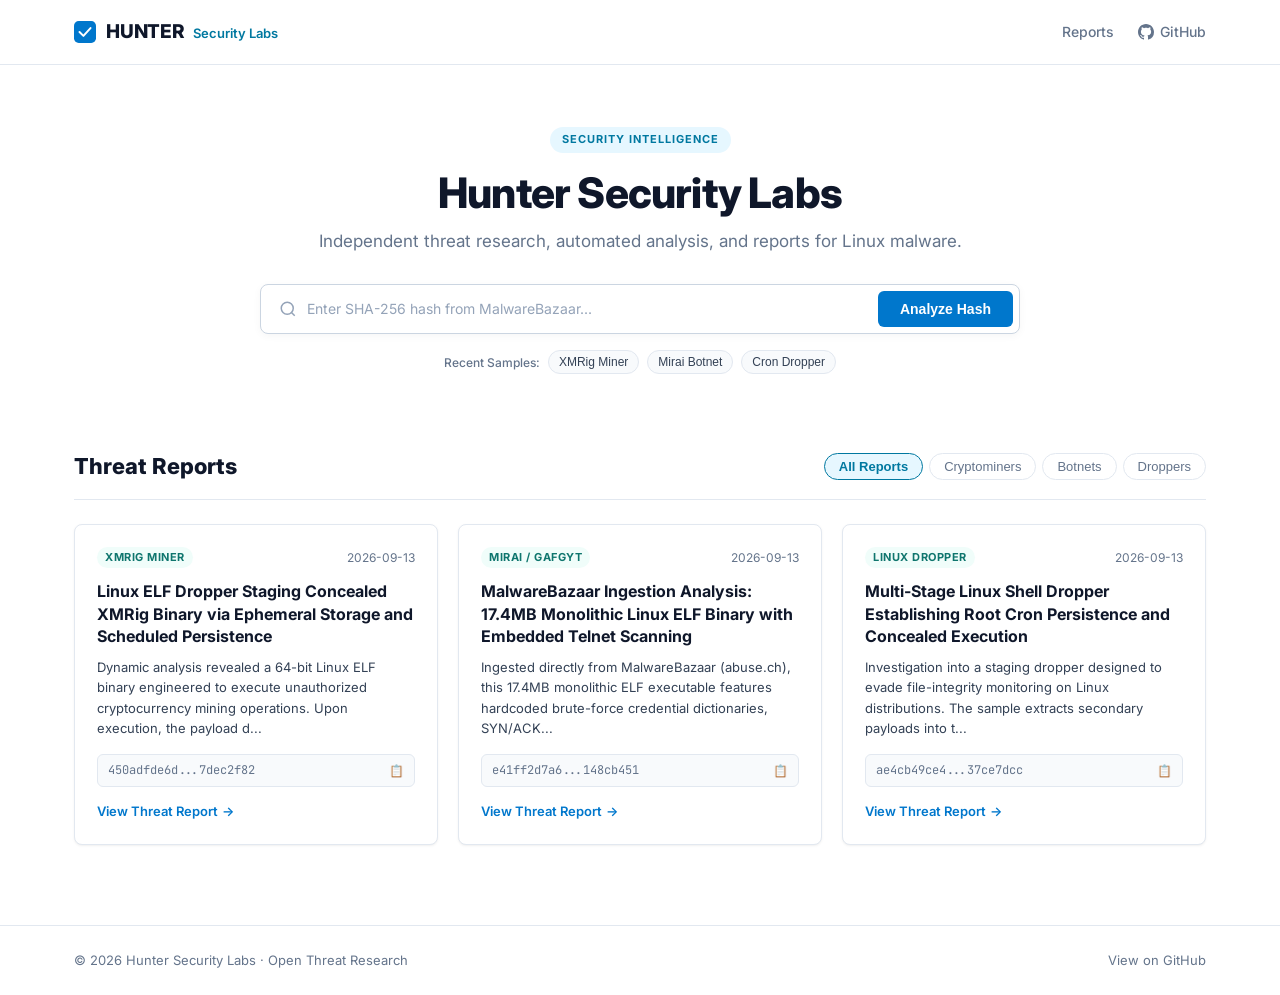
==== commit 6e15ffae: "feat: minimalist light Elastic Security Labs redesign focusing strictly on hash input and threat rep" ====
--- a/index.html
+++ b/index.html
@@ -3,326 +3,144 @@
 <head>
     <meta charset="UTF-8">
     <meta name="viewport" content="width=device-width, initial-scale=1.0">
-    <title>Hunter Security Labs | Adversary Intelligence &amp; Linux Threat Research</title>
+    <title>Hunter Security Labs | Linux Threat Research &amp; Reports</title>
     <link rel="preconnect" href="https://fonts.googleapis.com">
     <link rel="preconnect" href="https://fonts.gstatic.com" crossorigin>
-    <link href="https://fonts.googleapis.com/css2?family=Inter:wght@400;500;600;700;800&family=JetBrains+Mono:wght@400;500;600&display=swap" rel="stylesheet">
+    <link href="https://fonts.googleapis.com/css2?family=Inter:wght@400;500;600;700;800&family=JetBrains+Mono:wght@400;500&display=swap" rel="stylesheet">
     <link rel="stylesheet" href="css/labs.css">
 </head>
-<body class="elastic-theme">
+<body>
 
-    <!-- Top Global Navigation Bar (Elastic Security Labs Style) -->
-    <header class="labs-header">
-        <div class="header-container">
-            <div class="brand-group">
-                <a href="#" class="logo-link">
-                    <!-- Elastic-style clean logo mark -->
-                    <div class="logo-mark">
-                        <svg viewBox="0 0 32 32" width="24" height="24" fill="none">
-                            <rect width="32" height="32" rx="6" fill="#0077cc"/>
-                            <path d="M8 16L14 22L24 10" stroke="#ffffff" stroke-width="3" stroke-linecap="round" stroke-linejoin="round"/>
-                        </svg>
-                    </div>
-                    <div class="brand-text">
-                        <span class="brand-title">HUNTER</span>
-                        <span class="brand-sub">Security Labs</span>
-                    </div>
-                </a>
-            </div>
-
-            <nav class="nav-menu">
-                <a href="#publications" class="nav-item active">Publications</a>
-                <a href="#about-iocs" class="nav-item">IoC Guidance</a>
-                <a href="https://github.com/ManuMW/Hunter" target="_blank" class="nav-item github-link">
-                    <svg width="18" height="18" viewBox="0 0 24 24" fill="currentColor">
+    <!-- Minimalist Navigation Header -->
+    <header class="navbar">
+        <div class="nav-container">
+            <a href="#" class="brand">
+                <div class="brand-icon">
+                    <svg viewBox="0 0 28 28" width="22" height="22" fill="none">
+                        <rect width="28" height="28" rx="6" fill="#0077cc"/>
+                        <path d="M7 14L12 19L21 9" stroke="#ffffff" stroke-width="2.5" stroke-linecap="round" stroke-linejoin="round"/>
+                    </svg>
+                </div>
+                <div class="brand-titles">
+                    <span class="brand-name">HUNTER</span>
+                    <span class="brand-tag">Security Labs</span>
+                </div>
+            </a>
+            <div class="nav-links">
+                <a href="#reports">Reports</a>
+                <a href="https://github.com/ManuMW/Hunter" target="_blank" class="nav-github">
+                    <svg width="16" height="16" viewBox="0 0 24 24" fill="currentColor">
                         <path d="M12 0C5.37 0 0 5.37 0 12c0 5.31 3.435 9.795 8.205 11.385.6.105.825-.255.825-.57 0-.285-.015-1.23-.015-2.235-3.015.555-3.795-.735-4.035-1.41-.135-.345-.72-1.41-1.23-1.695-.42-.225-1.02-.78-.015-.795.945-.015 1.62.87 1.845 1.23 1.08 1.815 2.805 1.305 3.495.99.105-.78.42-1.305.765-1.605-2.67-.3-5.46-1.335-5.46-5.925 0-1.305.465-2.385 1.23-3.225-.12-.3-.54-1.53.12-3.18 0 0 1.005-.315 3.3 1.23.96-.27 1.98-.405 3-.405s2.04.135 3 .405c2.295-1.56 3.3-1.23 3.3-1.23.66 1.65.24 2.88.12 3.18.765.84 1.23 1.905 1.23 3.225 0 4.605-2.805 5.625-5.475 5.925.435.375.81 1.095.81 2.22 0 1.605-.015 2.895-.015 3.3 0 .315.225.69.825.57A12.02 12.02 0 0024 12c0-6.63-5.37-12-12-12z"/>
                     </svg>
                     GitHub
                 </a>
-            </nav>
-
-            <div class="header-actions">
-                <button class="btn-primary" onclick="openSubmissionModal()">
-                    <span>Submit Hash</span>
-                </button>
             </div>
         </div>
     </header>
 
-    <!-- Hero Section -->
-    <section class="hero-section">
-        <div class="hero-content">
-            <div class="hero-kicker">
-                <span class="kicker-pill">SECURITY RESEARCH</span>
-            </div>
+    <!-- Main Container -->
+    <main class="page-container">
+
+        <!-- 1. ACCEPTING HASH (Minimalist Hero & Submission) -->
+        <section class="hero-section">
+            <span class="hero-eyebrow">SECURITY INTELLIGENCE</span>
             <h1 class="hero-title">Hunter Security Labs</h1>
-            <p class="hero-subtitle">
-                Independent adversary intelligence, dynamic threat analysis, and verified indicators of compromise targeting Linux infrastructure.
-            </p>
+            <p class="hero-subtitle">Independent threat research, automated analysis, and reports for Linux malware.</p>
 
-            <!-- Quick Hash Search / Lookup Bar -->
-            <div class="search-bar-wrap">
-                <div class="search-input-box">
-                    <svg class="icon-search" width="20" height="20" viewBox="0 0 24 24" fill="none" stroke="currentColor" stroke-width="2">
+            <div class="hash-input-container">
+                <div class="hash-input-field">
+                    <svg class="search-icon" width="18" height="18" viewBox="0 0 24 24" fill="none" stroke="currentColor" stroke-width="2">
                         <circle cx="11" cy="11" r="8"></circle>
                         <line x1="21" y1="21" x2="16.65" y2="16.65"></line>
                     </svg>
-                    <input type="text" id="quickHashInput" placeholder="Enter SHA-256 hash to look up or analyze..." spellcheck="false" autocomplete="off">
+                    <input type="text" id="quickHashInput" placeholder="Enter SHA-256 hash from MalwareBazaar..." spellcheck="false" autocomplete="off">
                     <button class="btn-clear" id="btnClearHash" onclick="clearHashInput()" style="display: none;">✕</button>
                 </div>
-                <button class="btn-primary btn-search" onclick="handleQuickSubmit()">Search</button>
+                <button class="btn-submit" id="btnAnalyze" onclick="handleHashSubmit()">Analyze Hash</button>
             </div>
 
-            <!-- Sample Hash Quick Chips -->
-            <div class="sample-chips-row">
-                <span class="chips-label">Analyzed Samples:</span>
-                <button class="chip-item" onclick="fillSample('450adfde6d2cad6d7f7d987c007d5a3d02bc5ea78de0640f65d42cd47dec2f82')">
-                    <span class="chip-dot"></span>
-                    <span>XMRig Dropper (450adfde...)</span>
-                </button>
-                <button class="chip-item" onclick="fillSample('e41ff2d7a604a3ee1c1d99502b390adf9cf7119f1b6b7902ea26b88c148cb451')">
-                    <span class="chip-dot"></span>
-                    <span>Mirai Botnet (e41ff2d7...)</span>
-                </button>
-                <button class="chip-item" onclick="fillSample('ae4cb49ce4fa6aeb8f38ca703bc661cde36fbcadc05e3862ba3d8f7737ce7dcc')">
-                    <span class="chip-dot"></span>
-                    <span>Cron Persistence (ae4cb49c...)</span>
-                </button>
+            <div class="sample-links">
+                <span class="sample-label">Recent Samples:</span>
+                <button class="sample-btn" onclick="fillSample('450adfde6d2cad6d7f7d987c007d5a3d02bc5ea78de0640f65d42cd47dec2f82')">XMRig Miner</button>
+                <button class="sample-btn" onclick="fillSample('e41ff2d7a604a3ee1c1d99502b390adf9cf7119f1b6b7902ea26b88c148cb451')">Mirai Botnet</button>
+                <button class="sample-btn" onclick="fillSample('ae4cb49ce4fa6aeb8f38ca703bc661cde36fbcadc05e3862ba3d8f7737ce7dcc')">Cron Dropper</button>
             </div>
-        </div>
-    </section>
+        </section>
 
-    <!-- Verified Intelligence Metrics -->
-    <section class="metrics-section">
-        <div class="metrics-container">
-            <div class="metric-item">
-                <div class="metric-num">3</div>
-                <div class="metric-text">Published Threat Bulletins</div>
-            </div>
-            <div class="metric-divider"></div>
-            <div class="metric-item">
-                <div class="metric-num">14</div>
-                <div class="metric-text">Defanged Indicators of Compromise</div>
-            </div>
-            <div class="metric-divider"></div>
-            <div class="metric-item">
-                <div class="metric-num">100%</div>
-                <div class="metric-text">Linux ELF Architecture Focus</div>
-            </div>
-            <div class="metric-divider"></div>
-            <div class="metric-item">
-                <div class="metric-num">Open</div>
-                <div class="metric-text">Public Community Threat Feeds</div>
-            </div>
-        </div>
-    </section>
-
-    <!-- Research Bulletins & Articles -->
-    <main class="main-content" id="publications">
-        <div class="section-title-wrap">
-            <h2 class="section-heading">Threat Research &amp; Bulletins</h2>
-            <p class="section-subheading">In-depth technical investigations, behavioral indicators, and mitigation guidance.</p>
-        </div>
-
-        <!-- Filter Controls Bar -->
-        <div class="filter-bar">
-            <div class="category-tabs" id="categoryFilters">
-                <button class="tab-btn active" data-category="ALL">All Research</button>
-                <button class="tab-btn" data-category="CRYPTOMINER">Cryptominers</button>
-                <button class="tab-btn" data-category="BOTNET">Botnets &amp; DDoS</button>
-                <button class="tab-btn" data-category="DROPPER">Multi-Stage Droppers</button>
+        <!-- 2. PRESENTING REPORTS (Clean Minimalist List) -->
+        <section class="reports-section" id="reports">
+            <div class="section-bar">
+                <div class="section-title-box">
+                    <h2 class="section-title">Threat Reports</h2>
+                </div>
+                <div class="filter-pills" id="categoryFilters">
+                    <button class="filter-pill active" data-category="ALL">All Reports</button>
+                    <button class="filter-pill" data-category="CRYPTOMINER">Cryptominers</button>
+                    <button class="filter-pill" data-category="BOTNET">Botnets</button>
+                    <button class="filter-pill" data-category="DROPPER">Droppers</button>
+                </div>
             </div>
 
-            <div class="filter-search">
-                <svg width="16" height="16" viewBox="0 0 24 24" fill="none" stroke="currentColor" stroke-width="2">
-                    <circle cx="11" cy="11" r="8"></circle>
-                    <line x1="21" y1="21" x2="16.65" y2="16.65"></line>
-                </svg>
-                <input type="text" id="bulletinSearchInput" placeholder="Filter by keyword, hash, or MITRE ID..." onkeyup="filterBulletins()">
-            </div>
-        </div>
-
-        <!-- Featured Publication (Elastic Security Labs Hero Card Style) -->
-        <article class="featured-card" onclick="openReportModal('450adfde6d2cad6d7f7d987c007d5a3d02bc5ea78de0640f65d42cd47dec2f82')">
-            <div class="featured-content">
-                <div class="card-pills">
-                    <span class="pill pill-primary">FEATURED RESEARCH</span>
-                    <span class="pill pill-category">CRYPTOMINER</span>
-                    <span class="read-time">4 min read</span>
-                </div>
-                <h2 class="featured-heading">Linux ELF Dropper Staging Concealed XMRig Binary via Ephemeral Storage and Scheduled Persistence</h2>
-                <p class="featured-summary">
-                    Forensic investigation into a Linux binary designed to execute unauthorized cryptocurrency mining. Dynamic telemetry revealed secondary payload dropping under concealed dot-prefixed paths in <code>/tmp</code>, Monero pool communication, and persistence establishment via root crontabs.
-                </p>
-                <div class="featured-meta-row">
-                    <div class="meta-item">
-                        <span class="meta-label">SAMPLE SHA-256</span>
-                        <code class="hash-code">450adfde6d2cad6d7f7d987c007d5a3d02bc5ea78de0640f65d42cd47dec2f82</code>
-                    </div>
-                    <div class="meta-item">
-                        <span class="meta-label">MITRE ATT&amp;CK</span>
-                        <div class="mitre-chips">
-                            <span class="mitre-chip">T1496 (Resource Hijacking)</span>
-                            <span class="mitre-chip">T1053.003 (Cron)</span>
-                        </div>
-                    </div>
-                </div>
-                <div class="card-action-row">
-                    <span class="cta-link">
-                        Read Threat Analysis Report
-                        <svg width="16" height="16" viewBox="0 0 24 24" fill="none" stroke="currentColor" stroke-width="2.5">
-                            <line x1="5" y1="12" x2="19" y2="12"></line>
-                            <polyline points="12 5 19 12 12 19"></polyline>
-                        </svg>
-                    </span>
-                </div>
-            </div>
-        </article>
-
-        <!-- Publications Grid -->
-        <div class="bulletins-grid" id="bulletinsGrid">
-            <!-- Populated dynamically via JS -->
-        </div>
-
-        <!-- Defanged IoC Educational Section -->
-        <section class="info-card" id="about-iocs">
-            <div class="info-icon">
-                <svg viewBox="0 0 24 24" width="28" height="28" fill="none" stroke="#00a9e5" stroke-width="2">
-                    <circle cx="12" cy="12" r="10"></circle>
-                    <line x1="12" y1="16" x2="12" y2="12"></line>
-                    <line x1="12" y1="8" x2="12.01" y2="8"></line>
-                </svg>
-            </div>
-            <div class="info-text">
-                <h3 class="info-title">What are "Defanged" Indicators of Compromise (IoCs)?</h3>
-                <p class="info-desc">
-                    In threat research, <strong>defanging</strong> is the standard industry safety practice of intentionally neutralizing malicious URLs, domains, and IP addresses so they cannot be accidentally clicked or automatically contacted by your browser or email client.
-                </p>
-                <div class="defang-examples">
-                    <div class="example-item">
-                        <span class="ex-label">Active Threat URL:</span>
-                        <span class="ex-active">http://malicious-c2.com/payload</span>
-                    </div>
-                    <div class="example-arrow">➔</div>
-                    <div class="example-item">
-                        <span class="ex-label">Defanged Safe Indicator:</span>
-                        <span class="ex-defanged">hxxp[://]malicious-c2[.]com/payload</span>
-                    </div>
-                </div>
-                <p class="info-sub">
-                    Hunter automatically defangs all extracted telemetry in published bulletins, protecting security defenders and preventing web filters from flagging research pages.
-                </p>
+            <!-- Reports Grid -->
+            <div class="reports-grid" id="reportsGrid">
+                <!-- Dynamically populated from data/reports.js -->
             </div>
         </section>
+
     </main>
 
-    <!-- Global Footer -->
-    <footer class="labs-footer">
+    <!-- Clean Footer -->
+    <footer class="footer">
         <div class="footer-container">
-            <div class="footer-top">
-                <div class="footer-brand">
-                    <span class="brand-title">HUNTER</span>
-                    <span class="brand-sub">Security Labs</span>
-                    <p class="footer-blurb">Independent threat intelligence and malware research for defensive operations.</p>
-                </div>
-                <div class="footer-nav">
-                    <a href="#publications">Publications</a>
-                    <a href="#about-iocs">Defanged IoCs</a>
-                    <a href="https://github.com/ManuMW/Hunter" target="_blank">GitHub</a>
-                    <a href="https://manumw21.atlassian.net/jira/software/projects/HUN/boards/34" target="_blank">Jira Board</a>
-                </div>
-            </div>
-            <div class="footer-bottom">
-                <span>&copy; 2026 Hunter Security Labs. All reports published for public defensive security research.</span>
-            </div>
+            <span>&copy; 2026 Hunter Security Labs &middot; Open Threat Research</span>
+            <a href="https://github.com/ManuMW/Hunter" target="_blank">View on GitHub</a>
         </div>
     </footer>
 
-    <!-- Report Detail View Modal -->
-    <div class="modal-overlay" id="reportModalOverlay" onclick="closeReportModal(event)">
-        <div class="report-modal" onclick="event.stopPropagation()">
-            <div class="modal-topbar">
-                <div class="topbar-left">
-                    <span class="modal-pill" id="modalCatTag">RESEARCH BULLETIN</span>
-                    <span class="modal-severity" id="modalSeverity">HIGH SEVERITY</span>
-                </div>
-                <button class="btn-close" onclick="closeReportModal()">✕</button>
+    <!-- Report View Modal -->
+    <div class="modal-backdrop" id="reportModalBackdrop" onclick="closeReportModal(event)">
+        <div class="modal-card" onclick="event.stopPropagation()">
+            <div class="modal-header">
+                <span class="modal-badge" id="modalBadge">REPORT</span>
+                <button class="modal-close" onclick="closeReportModal()">✕</button>
             </div>
-
-            <div class="modal-body-scroll" id="modalReportContent">
-                <!-- Injected via JavaScript -->
+            <div class="modal-body" id="modalContent">
+                <!-- Injected report content -->
             </div>
         </div>
     </div>
 
-    <!-- Hash Submission Modal -->
-    <div class="modal-overlay" id="submissionModalOverlay" onclick="closeSubmissionModal(event)">
-        <div class="submission-modal" onclick="event.stopPropagation()">
-            <div class="modal-topbar">
-                <div class="topbar-title">Submit Sample for Threat Analysis</div>
-                <button class="btn-close" onclick="closeSubmissionModal()">✕</button>
+    <!-- Status / Progress Modal during analysis -->
+    <div class="modal-backdrop" id="statusModalBackdrop" onclick="closeStatusModal(event)">
+        <div class="status-card" onclick="event.stopPropagation()">
+            <div class="status-header">
+                <span class="status-title">Analyzing Sample</span>
+                <button class="modal-close" onclick="closeStatusModal()">✕</button>
             </div>
-
-            <div class="modal-content-wrap">
-                <p class="modal-intro">
-                    Submit the SHA-256 hash of a Linux sample. Hunter will retrieve metadata, perform threat analysis, and publish a defanged research bulletin.
-                </p>
-
-                <div class="form-group">
-                    <label for="modalHashInput">SAMPLE SHA-256 HASH</label>
-                    <input type="text" id="modalHashInput" placeholder="e.g. 450adfde6d2cad6d7f7d987c007d5a3d02bc5ea78de0640f65d42cd47dec2f82" spellcheck="false">
+            <div class="status-body">
+                <p class="status-hash-label" id="statusHashDisplay"></p>
+                <div class="status-step" id="step-1">
+                    <div class="step-indicator"></div>
+                    <div class="step-label">Fetching sample metadata from MalwareBazaar</div>
                 </div>
-
-                <div class="quota-badge-row">
-                    <span class="quota-indicator">Daily Client Quota: <strong>5 Submissions Remaining</strong></span>
-                    <span class="quota-tag">Rate-Limited</span>
+                <div class="status-step" id="step-2">
+                    <div class="step-indicator"></div>
+                    <div class="step-label">Executing dynamic behavioral analysis</div>
                 </div>
-
-                <!-- Analysis Progress Stepper -->
-                <div class="progress-stepper" id="detonationStepper" style="display: none;">
-                    <div class="step-row" id="step-mb">
-                        <div class="step-dot"></div>
-                        <div class="step-text">
-                            <div class="step-heading">Sample Acquisition &amp; Extraction</div>
-                            <div class="step-caption">Locating binary hash and extracting payload</div>
-                        </div>
-                    </div>
-                    <div class="step-row" id="step-box">
-                        <div class="step-dot"></div>
-                        <div class="step-text">
-                            <div class="step-heading">Behavioral Execution &amp; Monitoring</div>
-                            <div class="step-caption">Analyzing execution paths and spawned processes</div>
-                        </div>
-                    </div>
-                    <div class="step-row" id="step-vr">
-                        <div class="step-dot"></div>
-                        <div class="step-text">
-                            <div class="step-heading">Forensic Telemetry Triage</div>
-                            <div class="step-caption">Decomposing dropped binaries and cron persistence</div>
-                        </div>
-                    </div>
-                    <div class="step-row" id="step-ai">
-                        <div class="step-dot"></div>
-                        <div class="step-text">
-                            <div class="step-heading">Threat Intelligence Synthesis</div>
-                            <div class="step-caption">Generating MITRE mappings, defanged IoCs, and YARA detection</div>
-                        </div>
-                    </div>
+                <div class="status-step" id="step-3">
+                    <div class="step-indicator"></div>
+                    <div class="step-label">Extracting process telemetry and dropped files</div>
                 </div>
-
-                <div class="modal-actions">
-                    <button class="btn-secondary" onclick="closeSubmissionModal()">Cancel</button>
-                    <button class="btn-primary" id="btnSubmitAction" onclick="executeDetonation()">Start Analysis</button>
+                <div class="status-step" id="step-4">
+                    <div class="step-indicator"></div>
+                    <div class="step-label">Compiling threat report and IoC tables</div>
                 </div>
             </div>
         </div>
     </div>
 
-    <!-- Notification Toast -->
-    <div class="toast-popup" id="toastNotification">
-        <span class="toast-check">✓</span>
-        <span id="toastMessage">Copied to clipboard!</span>
-    </div>
+    <!-- Toast Notification -->
+    <div class="toast" id="toast">Copied to clipboard</div>
 
     <script src="data/reports.js"></script>
     <script src="js/labs.js"></script>
--- a/css/labs.css
+++ b/css/labs.css
@@ -1,41 +1,32 @@
 /* ==========================================================================
-   HUNTER SECURITY LABS - OFFICIAL ELASTIC DESIGN SYSTEM
-   Inspired by Elastic Security Labs (https://www.elastic.co/security-labs)
-   Brand Colors:
-   - Elastic Navy/Canvas: #0d1117 / #101827
-   - Elastic Card Surface: #161f30
-   - Elastic Blue: #0077cc
-   - Elastic Light Blue / Sky: #00a9e5
-   - Elastic Teal: #00bfb3
-   - Elastic Dark Teal: #0078a0
-   - Elastic Red/Pink: #d62b70
-   - Elastic Yellow: #fec514
+   HUNTER SECURITY LABS - ELASTIC CLEAN LIGHT DESIGN SYSTEM
+   Inspired directly by https://www.elastic.co/security-labs
    ========================================================================== */
 
 :root {
-    --elastic-bg: #0d1117;
-    --elastic-surface: #161f30;
-    --elastic-surface-hover: #1c283f;
-    --elastic-surface-subtle: #111827;
-    --elastic-border: #222f46;
-    --elastic-border-hover: #314261;
+    --bg-page: #ffffff;
+    --bg-subtle: #f8fafc;
+    --bg-card: #ffffff;
+    --border: #e2e8f0;
+    --border-hover: #cbd5e1;
 
     --elastic-blue: #0077cc;
     --elastic-blue-hover: #005a9e;
-    --elastic-sky: #00a9e5;
-    --elastic-teal: #00bfb3;
-    --elastic-dark-teal: #0078a0;
-    --elastic-pink: #d62b70;
-    --elastic-yellow: #fec514;
-    --elastic-green: #00bfb3;
-
-    --text-white: #ffffff;
-    --text-primary: #e2e8f0;
-    --text-secondary: #94a3b8;
+    --elastic-teal: #0078a0;
+    --elastic-teal-light: #e6f7ff;
+    --elastic-badge-bg: #f0fdfa;
+    --elastic-badge-text: #0f766e;
+
+    --text-title: #0f172a;
+    --text-body: #334155;
     --text-muted: #64748b;
+    --text-light: #94a3b8;
 
     --font-sans: 'Inter', -apple-system, BlinkMacSystemFont, "Segoe UI", Roboto, sans-serif;
     --font-mono: 'JetBrains Mono', SFMono-Regular, Menlo, Monaco, Consolas, monospace;
+
+    --shadow-card: 0 1px 3px 0 rgba(0, 0, 0, 0.05), 0 1px 2px -1px rgba(0, 0, 0, 0.05);
+    --shadow-hover: 0 10px 15px -3px rgba(0, 0, 0, 0.08), 0 4px 6px -4px rgba(0, 0, 0, 0.04);
 }
 
 * {
@@ -44,9 +35,9 @@
     box-sizing: border-box;
 }
 
-body.elastic-theme {
-    background-color: var(--elastic-bg);
-    color: var(--text-primary);
+body {
+    background-color: var(--bg-page);
+    color: var(--text-body);
     font-family: var(--font-sans);
     line-height: 1.6;
     -webkit-font-smoothing: antialiased;
@@ -54,198 +45,200 @@
 }
 
 /* ==========================================================================
-   Navigation Bar (Elastic Style)
+   Top Navigation
    ========================================================================== */
-.labs-header {
+.navbar {
+    background: #ffffff;
+    border-bottom: 1px solid var(--border);
     position: sticky;
     top: 0;
     z-index: 100;
-    background: rgba(13, 17, 23, 0.95);
-    backdrop-filter: blur(12px);
-    border-bottom: 1px solid var(--elastic-border);
-}
-
-.header-container {
-    max-width: 1240px;
+}
+
+.nav-container {
+    max-width: 1180px;
     margin: 0 auto;
     padding: 0 24px;
-    height: 70px;
+    height: 64px;
     display: flex;
     align-items: center;
     justify-content: space-between;
 }
 
-.brand-group .logo-link {
-    display: flex;
-    align-items: center;
-    gap: 12px;
+.brand {
+    display: flex;
+    align-items: center;
+    gap: 10px;
     text-decoration: none;
 }
 
-.logo-mark {
-    display: flex;
-    align-items: center;
-}
-
-.brand-text {
+.brand-icon {
+    display: flex;
+    align-items: center;
+}
+
+.brand-titles {
     display: flex;
     align-items: baseline;
     gap: 8px;
 }
 
-.brand-title {
-    font-size: 20px;
+.brand-name {
+    font-size: 19px;
     font-weight: 800;
-    letter-spacing: 0.5px;
-    color: var(--text-white);
-}
-
-.brand-sub {
-    font-size: 14px;
-    font-weight: 500;
-    color: var(--elastic-sky);
-}
-
-.nav-menu {
-    display: flex;
-    align-items: center;
-    gap: 28px;
-}
-
-.nav-item {
+    letter-spacing: -0.2px;
+    color: var(--text-title);
+}
+
+.brand-tag {
+    font-size: 13px;
+    font-weight: 600;
+    color: var(--elastic-teal);
+}
+
+.nav-links {
+    display: flex;
+    align-items: center;
+    gap: 24px;
+}
+
+.nav-links a {
     text-decoration: none;
     font-size: 14px;
     font-weight: 500;
-    color: var(--text-secondary);
-    transition: color 0.2s;
+    color: var(--text-muted);
+    transition: color 0.15s;
     display: flex;
     align-items: center;
     gap: 6px;
 }
 
-.nav-item:hover, .nav-item.active {
-    color: var(--text-white);
-}
-
-.btn-primary {
+.nav-links a:hover {
+    color: var(--elastic-blue);
+}
+
+/* ==========================================================================
+   Hero & Hash Input (Accepting Hash)
+   ========================================================================== */
+.page-container {
+    max-width: 1180px;
+    margin: 0 auto;
+    padding: 0 24px 80px;
+}
+
+.hero-section {
+    padding: 60px 0 45px;
+    text-align: center;
+    max-width: 760px;
+    margin: 0 auto;
+}
+
+.hero-eyebrow {
+    display: inline-block;
+    font-size: 11px;
+    font-weight: 700;
+    letter-spacing: 1px;
+    text-transform: uppercase;
+    color: var(--elastic-teal);
+    background: var(--elastic-teal-light);
+    padding: 4px 12px;
+    border-radius: 999px;
+    margin-bottom: 16px;
+}
+
+.hero-title {
+    font-size: 42px;
+    font-weight: 800;
+    letter-spacing: -0.8px;
+    color: var(--text-title);
+    margin-bottom: 12px;
+    line-height: 1.15;
+}
+
+.hero-subtitle {
+    font-size: 17px;
+    color: var(--text-muted);
+    line-height: 1.5;
+    margin-bottom: 30px;
+}
+
+/* Hash Input Box */
+.hash-input-container {
+    display: flex;
+    gap: 8px;
+    background: #ffffff;
+    border: 1px solid #cbd5e1;
+    border-radius: 8px;
+    padding: 6px;
+    box-shadow: 0 2px 8px rgba(0, 0, 0, 0.04);
+    margin-bottom: 16px;
+    transition: border-color 0.15s, box-shadow 0.15s;
+}
+
+.hash-input-container:focus-within {
+    border-color: var(--elastic-blue);
+    box-shadow: 0 0 0 3px rgba(0, 119, 204, 0.15);
+}
+
+.hash-input-field {
+    flex: 1;
+    display: flex;
+    align-items: center;
+    gap: 10px;
+    padding-left: 12px;
+}
+
+.search-icon {
+    color: var(--text-light);
+    flex-shrink: 0;
+}
+
+.hash-input-field input {
+    width: 100%;
+    border: none;
+    outline: none;
+    font-size: 14px;
+    font-family: var(--font-mono);
+    color: var(--text-title);
+}
+
+.hash-input-field input::placeholder {
+    font-family: var(--font-sans);
+    color: var(--text-light);
+}
+
+.btn-clear {
+    background: transparent;
+    border: none;
+    color: var(--text-light);
+    font-size: 14px;
+    cursor: pointer;
+    padding: 4px 8px;
+}
+
+.btn-clear:hover {
+    color: var(--text-title);
+}
+
+.btn-submit {
     background: var(--elastic-blue);
     color: #ffffff;
     font-size: 14px;
     font-weight: 600;
     border: none;
     border-radius: 6px;
-    padding: 9px 20px;
+    padding: 10px 22px;
     cursor: pointer;
-    transition: background 0.2s;
-}
-
-.btn-primary:hover {
+    transition: background 0.15s;
+    white-space: nowrap;
+}
+
+.btn-submit:hover {
     background: var(--elastic-blue-hover);
 }
 
-/* ==========================================================================
-   Hero Section
-   ========================================================================== */
-.hero-section {
-    padding: 70px 24px 45px;
-    text-align: center;
-    max-width: 880px;
-    margin: 0 auto;
-}
-
-.hero-kicker {
-    margin-bottom: 20px;
-}
-
-.kicker-pill {
-    display: inline-block;
-    font-size: 11px;
-    font-weight: 700;
-    letter-spacing: 1.5px;
-    text-transform: uppercase;
-    color: var(--elastic-teal);
-    background: rgba(0, 191, 179, 0.12);
-    padding: 4px 14px;
-    border-radius: 999px;
-    border: 1px solid rgba(0, 191, 179, 0.25);
-}
-
-.hero-title {
-    font-size: 44px;
-    font-weight: 800;
-    letter-spacing: -0.5px;
-    line-height: 1.2;
-    color: var(--text-white);
-    margin-bottom: 16px;
-}
-
-.hero-subtitle {
-    font-size: 17px;
-    color: var(--text-secondary);
-    line-height: 1.6;
-    max-width: 680px;
-    margin: 0 auto 32px;
-}
-
-/* Search Bar */
-.search-bar-wrap {
-    display: flex;
-    gap: 10px;
-    max-width: 700px;
-    margin: 0 auto 20px;
-    background: var(--elastic-surface);
-    border: 1px solid var(--elastic-border);
-    border-radius: 8px;
-    padding: 6px;
-}
-
-.search-input-box {
-    flex: 1;
-    display: flex;
-    align-items: center;
-    gap: 10px;
-    padding-left: 12px;
-    position: relative;
-}
-
-.icon-search {
-    color: var(--text-muted);
-}
-
-.search-input-box input {
-    width: 100%;
-    background: transparent;
-    border: none;
-    outline: none;
-    font-size: 14px;
-    font-family: var(--font-mono);
-    color: var(--text-white);
-}
-
-.search-input-box input::placeholder {
-    font-family: var(--font-sans);
-    color: var(--text-muted);
-}
-
-.btn-clear {
-    background: transparent;
-    border: none;
-    color: var(--text-muted);
-    font-size: 14px;
-    cursor: pointer;
-    padding: 4px 8px;
-}
-
-.btn-clear:hover {
-    color: var(--text-white);
-}
-
-.btn-search {
-    padding: 10px 24px;
-}
-
-/* Sample Chips Row */
-.sample-chips-row {
+/* Quick Sample Chips */
+.sample-links {
     display: flex;
     align-items: center;
     justify-content: center;
@@ -255,503 +248,196 @@
     color: var(--text-muted);
 }
 
-.chips-label {
-    font-size: 12px;
-    font-weight: 600;
-}
-
-.chip-item {
-    background: var(--elastic-surface-subtle);
-    border: 1px solid var(--elastic-border);
-    color: var(--text-secondary);
-    font-size: 12px;
-    font-family: var(--font-mono);
+.sample-label {
+    font-size: 12px;
+    font-weight: 500;
+}
+
+.sample-btn {
+    background: var(--bg-subtle);
+    border: 1px solid var(--border);
+    color: var(--text-body);
+    font-size: 12px;
+    font-weight: 500;
     padding: 4px 10px;
-    border-radius: 6px;
-    cursor: pointer;
-    display: flex;
-    align-items: center;
-    gap: 6px;
-    transition: all 0.2s;
-}
-
-.chip-item:hover {
-    border-color: var(--elastic-sky);
-    color: var(--elastic-sky);
-}
-
-.chip-dot {
-    width: 6px;
-    height: 6px;
-    border-radius: 50%;
-    background: var(--elastic-teal);
-}
-
-/* ==========================================================================
-   Metrics Section (Clean, Accurate, Honest)
-   ========================================================================== */
-.metrics-section {
-    border-top: 1px solid var(--elastic-border);
-    border-bottom: 1px solid var(--elastic-border);
-    background: var(--elastic-surface-subtle);
-    padding: 24px 0;
-}
-
-.metrics-container {
-    max-width: 1240px;
-    margin: 0 auto;
-    padding: 0 24px;
-    display: flex;
-    align-items: center;
-    justify-content: space-around;
-}
-
-.metric-item {
-    text-align: center;
-}
-
-.metric-num {
-    font-size: 28px;
-    font-weight: 800;
-    color: var(--text-white);
-    font-family: var(--font-mono);
-}
-
-.metric-text {
-    font-size: 13px;
-    color: var(--text-secondary);
-    margin-top: 2px;
-}
-
-.metric-divider {
-    width: 1px;
-    height: 36px;
-    background: var(--elastic-border);
-}
-
-/* ==========================================================================
-   Main Publications Section
-   ========================================================================== */
-.main-content {
-    max-width: 1240px;
-    margin: 0 auto;
-    padding: 60px 24px 80px;
-}
-
-.section-title-wrap {
-    margin-bottom: 30px;
-}
-
-.section-heading {
-    font-size: 28px;
-    font-weight: 800;
-    color: var(--text-white);
-    margin-bottom: 6px;
-}
-
-.section-subheading {
-    font-size: 15px;
-    color: var(--text-secondary);
-}
-
-/* Filter Controls Bar */
-.filter-bar {
-    display: flex;
-    align-items: center;
-    justify-content: space-between;
-    gap: 20px;
-    margin-bottom: 36px;
-    flex-wrap: wrap;
-}
-
-.category-tabs {
-    display: flex;
-    gap: 8px;
-    flex-wrap: wrap;
-}
-
-.tab-btn {
-    background: var(--elastic-surface);
-    border: 1px solid var(--elastic-border);
-    color: var(--text-secondary);
-    font-size: 13px;
-    font-weight: 500;
-    padding: 7px 16px;
     border-radius: 999px;
     cursor: pointer;
-    transition: all 0.2s;
-}
-
-.tab-btn:hover {
-    color: var(--text-white);
-    border-color: var(--elastic-border-hover);
-}
-
-.tab-btn.active {
-    background: rgba(0, 191, 179, 0.15);
+    transition: all 0.15s;
+}
+
+.sample-btn:hover {
+    border-color: var(--elastic-blue);
+    color: var(--elastic-blue);
+    background: #ffffff;
+}
+
+/* ==========================================================================
+   Reports Section (Presenting Reports)
+   ========================================================================== */
+.reports-section {
+    padding-top: 30px;
+}
+
+.section-bar {
+    display: flex;
+    align-items: center;
+    justify-content: space-between;
+    border-bottom: 1px solid var(--border);
+    padding-bottom: 14px;
+    margin-bottom: 24px;
+    flex-wrap: wrap;
+    gap: 16px;
+}
+
+.section-title {
+    font-size: 22px;
+    font-weight: 800;
+    color: var(--text-title);
+}
+
+.filter-pills {
+    display: flex;
+    gap: 6px;
+    flex-wrap: wrap;
+}
+
+.filter-pill {
+    background: #ffffff;
+    border: 1px solid var(--border);
+    color: var(--text-muted);
+    font-size: 13px;
+    font-weight: 500;
+    padding: 5px 14px;
+    border-radius: 999px;
+    cursor: pointer;
+    transition: all 0.15s;
+}
+
+.filter-pill:hover {
+    color: var(--text-title);
+    border-color: var(--border-hover);
+}
+
+.filter-pill.active {
+    background: var(--elastic-teal-light);
     border-color: var(--elastic-teal);
     color: var(--elastic-teal);
     font-weight: 600;
 }
 
-.filter-search {
-    display: flex;
-    align-items: center;
-    gap: 10px;
-    background: var(--elastic-surface);
-    border: 1px solid var(--elastic-border);
-    padding: 7px 14px;
+/* Reports Grid */
+.reports-grid {
+    display: grid;
+    grid-template-columns: repeat(3, 1fr);
+    gap: 20px;
+}
+
+.report-card {
+    background: var(--bg-card);
+    border: 1px solid var(--border);
+    border-radius: 8px;
+    padding: 22px;
+    display: flex;
+    flex-direction: column;
+    box-shadow: var(--shadow-card);
+    cursor: pointer;
+    transition: transform 0.15s, border-color 0.15s, box-shadow 0.15s;
+}
+
+.report-card:hover {
+    border-color: var(--elastic-blue);
+    transform: translateY(-2px);
+    box-shadow: var(--shadow-hover);
+}
+
+.card-tag-row {
+    display: flex;
+    align-items: center;
+    justify-content: space-between;
+    margin-bottom: 12px;
+}
+
+.card-pill {
+    font-size: 11px;
+    font-weight: 700;
+    text-transform: uppercase;
+    letter-spacing: 0.5px;
+    color: var(--elastic-badge-text);
+    background: var(--elastic-badge-bg);
+    padding: 2px 8px;
+    border-radius: 999px;
+}
+
+.card-date {
+    font-size: 12px;
+    color: var(--text-muted);
+}
+
+.card-title {
+    font-size: 16px;
+    font-weight: 700;
+    line-height: 1.4;
+    color: var(--text-title);
+    margin-bottom: 10px;
+}
+
+.card-summary {
+    font-size: 13px;
+    color: var(--text-body);
+    line-height: 1.55;
+    margin-bottom: 16px;
+    flex: 1;
+}
+
+.card-hash-row {
+    display: flex;
+    align-items: center;
+    justify-content: space-between;
+    background: var(--bg-subtle);
+    border: 1px solid var(--border);
+    padding: 6px 10px;
     border-radius: 6px;
-    width: 300px;
-}
-
-.filter-search input {
+    margin-bottom: 14px;
+}
+
+.hash-text {
+    font-family: var(--font-mono);
+    font-size: 12px;
+    color: var(--text-muted);
+}
+
+.btn-copy {
     background: transparent;
     border: none;
-    color: var(--text-white);
-    font-size: 13px;
-    outline: none;
-    width: 100%;
-}
-
-/* Featured Publication Card (Elastic Hero Article Style) */
-.featured-card {
-    background: var(--elastic-surface);
-    border: 1px solid var(--elastic-border);
-    border-radius: 10px;
-    padding: 36px;
-    margin-bottom: 40px;
+    color: var(--text-muted);
+    font-size: 12px;
     cursor: pointer;
-    transition: transform 0.2s, border-color 0.2s;
-}
-
-.featured-card:hover {
-    border-color: var(--elastic-teal);
-    transform: translateY(-2px);
-}
-
-.card-pills {
-    display: flex;
-    align-items: center;
-    gap: 10px;
-    margin-bottom: 16px;
-}
-
-.pill {
-    font-size: 11px;
-    font-weight: 700;
-    letter-spacing: 0.5px;
-    padding: 3px 10px;
-    border-radius: 999px;
-    text-transform: uppercase;
-}
-
-.pill-primary {
-    background: rgba(0, 119, 204, 0.2);
-    color: var(--elastic-sky);
-    border: 1px solid rgba(0, 169, 229, 0.3);
-}
-
-.pill-category {
-    background: rgba(0, 191, 179, 0.15);
-    color: var(--elastic-teal);
-    border: 1px solid rgba(0, 191, 179, 0.3);
-}
-
-.read-time {
-    font-size: 12px;
-    color: var(--text-muted);
-    margin-left: auto;
-}
-
-.featured-heading {
-    font-size: 24px;
-    font-weight: 700;
-    line-height: 1.35;
-    color: var(--text-white);
-    margin-bottom: 14px;
-}
-
-.featured-summary {
-    font-size: 15px;
-    color: var(--text-secondary);
-    line-height: 1.6;
-    margin-bottom: 24px;
-}
-
-.featured-meta-row {
-    display: grid;
-    grid-template-columns: 1fr 1fr;
-    gap: 20px;
-    padding: 16px 0;
-    border-top: 1px solid var(--elastic-border);
-    border-bottom: 1px solid var(--elastic-border);
-    margin-bottom: 20px;
-}
-
-.meta-label {
-    font-size: 11px;
-    font-weight: 700;
-    color: var(--text-muted);
-    display: block;
-    margin-bottom: 4px;
-}
-
-.hash-code {
-    font-family: var(--font-mono);
-    font-size: 12px;
-    color: var(--elastic-teal);
-}
-
-.mitre-chips {
-    display: flex;
-    gap: 8px;
-    flex-wrap: wrap;
-}
-
-.mitre-chip {
-    font-size: 11px;
-    font-family: var(--font-mono);
-    color: var(--text-secondary);
-    background: var(--elastic-surface-subtle);
-    border: 1px solid var(--elastic-border);
-    padding: 2px 8px;
-    border-radius: 4px;
-}
-
-.cta-link {
-    font-size: 14px;
+}
+
+.btn-copy:hover {
+    color: var(--elastic-blue);
+}
+
+.card-cta {
+    font-size: 13px;
     font-weight: 600;
-    color: var(--elastic-sky);
-    display: inline-flex;
-    align-items: center;
-    gap: 6px;
-}
-
-/* Bulletins Grid */
-.bulletins-grid {
-    display: grid;
-    grid-template-columns: repeat(2, 1fr);
-    gap: 24px;
-    margin-bottom: 50px;
-}
-
-.bulletin-card {
-    background: var(--elastic-surface);
-    border: 1px solid var(--elastic-border);
-    border-radius: 8px;
-    padding: 26px;
-    display: flex;
-    flex-direction: column;
-    cursor: pointer;
-    transition: transform 0.2s, border-color 0.2s;
-}
-
-.bulletin-card:hover {
-    border-color: var(--elastic-teal);
-    transform: translateY(-2px);
-}
-
-.card-top {
-    display: flex;
-    align-items: center;
-    justify-content: space-between;
-    margin-bottom: 14px;
-}
-
-.card-heading {
-    font-size: 18px;
-    font-weight: 700;
-    line-height: 1.4;
-    color: var(--text-white);
-    margin-bottom: 10px;
-}
-
-.card-desc {
-    font-size: 13px;
-    color: var(--text-secondary);
-    line-height: 1.6;
-    margin-bottom: 16px;
-    flex: 1;
-}
-
-.card-hash-bar {
-    display: flex;
-    align-items: center;
-    justify-content: space-between;
-    background: var(--elastic-surface-subtle);
-    padding: 6px 12px;
-    border-radius: 6px;
-    margin-bottom: 16px;
-}
-
-.hash-preview {
-    font-family: var(--font-mono);
-    font-size: 12px;
-    color: var(--elastic-teal);
-}
-
-.btn-copy-small {
-    background: transparent;
-    border: none;
-    color: var(--text-muted);
-    font-size: 13px;
-    cursor: pointer;
-}
-
-.btn-copy-small:hover {
-    color: var(--text-white);
-}
-
-.card-foot {
-    display: flex;
-    align-items: center;
-    justify-content: space-between;
-    padding-top: 14px;
-    border-top: 1px solid var(--elastic-border);
-    font-size: 12px;
-    color: var(--text-muted);
-}
-
-.ioc-counter {
-    color: var(--elastic-sky);
-    font-weight: 600;
-    font-family: var(--font-mono);
-}
-
-/* Educational Info Card (What is Defanging?) */
-.info-card {
-    background: var(--elastic-surface);
-    border: 1px solid var(--elastic-border);
-    border-left: 4px solid var(--elastic-sky);
-    border-radius: 8px;
-    padding: 28px;
-    display: flex;
-    gap: 20px;
-    margin-top: 40px;
-}
-
-.info-icon {
-    flex-shrink: 0;
-    padding-top: 2px;
-}
-
-.info-title {
-    font-size: 18px;
-    font-weight: 700;
-    color: var(--text-white);
-    margin-bottom: 8px;
-}
-
-.info-desc {
-    font-size: 14px;
-    color: var(--text-secondary);
-    line-height: 1.6;
-    margin-bottom: 14px;
-}
-
-.defang-examples {
-    display: flex;
-    align-items: center;
-    gap: 16px;
-    background: var(--elastic-surface-subtle);
-    border: 1px solid var(--elastic-border);
-    border-radius: 6px;
-    padding: 12px 18px;
-    margin-bottom: 12px;
-    font-family: var(--font-mono);
-    font-size: 12px;
-    flex-wrap: wrap;
-}
-
-.ex-label {
-    color: var(--text-muted);
-    font-family: var(--font-sans);
-    font-weight: 600;
-    margin-right: 6px;
-}
-
-.ex-active {
-    color: var(--elastic-pink);
-    text-decoration: line-through;
-}
-
-.example-arrow {
-    color: var(--text-muted);
-}
-
-.ex-defanged {
-    color: var(--elastic-teal);
-    font-weight: 600;
-}
-
-.info-sub {
-    font-size: 12px;
-    color: var(--text-muted);
+    color: var(--elastic-blue);
+    display: flex;
+    align-items: center;
+    gap: 4px;
 }
 
 /* ==========================================================================
-   Footer (Elastic Style)
+   Report View Modal
    ========================================================================== */
-.labs-footer {
-    background: var(--elastic-surface-subtle);
-    border-top: 1px solid var(--elastic-border);
-    padding: 50px 24px 35px;
-}
-
-.footer-container {
-    max-width: 1240px;
-    margin: 0 auto;
-}
-
-.footer-top {
-    display: flex;
-    align-items: flex-start;
-    justify-content: space-between;
-    padding-bottom: 30px;
-    border-bottom: 1px solid var(--elastic-border);
-    flex-wrap: wrap;
-    gap: 20px;
-}
-
-.footer-blurb {
-    font-size: 13px;
-    color: var(--text-muted);
-    margin-top: 6px;
-}
-
-.footer-nav {
-    display: flex;
-    gap: 24px;
-}
-
-.footer-nav a {
-    color: var(--text-secondary);
-    text-decoration: none;
-    font-size: 14px;
-}
-
-.footer-nav a:hover {
-    color: var(--elastic-sky);
-}
-
-.footer-bottom {
-    padding-top: 20px;
-    font-size: 12px;
-    color: var(--text-muted);
-}
-
-/* ==========================================================================
-   Report Reader Modal (Elastic Technical Article Format)
-   ========================================================================== */
-.modal-overlay {
+.modal-backdrop {
     position: fixed;
     top: 0;
     left: 0;
     width: 100vw;
     height: 100vh;
-    background: rgba(13, 17, 23, 0.88);
-    backdrop-filter: blur(8px);
+    background: rgba(15, 23, 42, 0.6);
+    backdrop-filter: blur(4px);
     z-index: 1000;
     display: none;
     align-items: center;
@@ -759,120 +445,104 @@
     padding: 24px;
 }
 
-.modal-overlay.active {
-    display: flex;
-}
-
-.report-modal {
-    background: var(--elastic-surface);
-    border: 1px solid var(--elastic-border);
-    border-radius: 10px;
+.modal-backdrop.active {
+    display: flex;
+}
+
+.modal-card {
+    background: #ffffff;
+    border-radius: 8px;
     width: 100%;
-    max-width: 940px;
+    max-width: 900px;
     max-height: 88vh;
     display: flex;
     flex-direction: column;
-    box-shadow: 0 20px 40px rgba(0, 0, 0, 0.5);
+    box-shadow: 0 25px 50px -12px rgba(0, 0, 0, 0.25);
     overflow: hidden;
 }
 
-.modal-topbar {
-    padding: 18px 24px;
-    border-bottom: 1px solid var(--elastic-border);
+.modal-header {
+    padding: 16px 24px;
+    border-bottom: 1px solid var(--border);
     display: flex;
     align-items: center;
     justify-content: space-between;
 }
 
-.topbar-left {
-    display: flex;
-    align-items: center;
-    gap: 10px;
-}
-
-.modal-pill {
+.modal-badge {
     font-size: 11px;
     font-weight: 700;
+    text-transform: uppercase;
     letter-spacing: 0.5px;
     color: var(--elastic-teal);
-    background: rgba(0, 191, 179, 0.12);
+    background: var(--elastic-teal-light);
     padding: 3px 10px;
     border-radius: 999px;
-    text-transform: uppercase;
-}
-
-.modal-severity {
+}
+
+.modal-close {
+    background: transparent;
+    border: none;
+    color: var(--text-muted);
+    font-size: 18px;
+    cursor: pointer;
+}
+
+.modal-close:hover {
+    color: var(--text-title);
+}
+
+.modal-body {
+    padding: 28px 32px;
+    overflow-y: auto;
+}
+
+.report-headline {
+    font-size: 24px;
+    font-weight: 800;
+    color: var(--text-title);
+    line-height: 1.3;
+    margin-bottom: 14px;
+}
+
+.report-meta-grid {
+    display: grid;
+    grid-template-columns: 2fr 1fr 1fr;
+    gap: 12px;
+    background: var(--bg-subtle);
+    border: 1px solid var(--border);
+    border-radius: 6px;
+    padding: 12px 16px;
+    margin-bottom: 24px;
+}
+
+.meta-field-label {
     font-size: 11px;
     font-weight: 700;
-    padding: 3px 8px;
-    border-radius: 4px;
-    background: rgba(214, 43, 112, 0.15);
-    color: var(--elastic-pink);
-}
-
-.btn-close {
-    background: transparent;
-    border: none;
-    color: var(--text-muted);
-    font-size: 18px;
-    cursor: pointer;
-}
-
-.btn-close:hover {
-    color: var(--text-white);
-}
-
-.modal-body-scroll {
-    padding: 32px;
-    overflow-y: auto;
-}
-
-.report-headline {
-    font-size: 26px;
-    font-weight: 800;
-    line-height: 1.35;
-    color: var(--text-white);
-    margin-bottom: 16px;
-}
-
-.report-meta-box {
-    display: grid;
-    grid-template-columns: repeat(3, 1fr);
-    gap: 14px;
-    background: var(--elastic-surface-subtle);
-    border: 1px solid var(--elastic-border);
-    border-radius: 6px;
-    padding: 14px;
-    margin-bottom: 26px;
-}
-
-.meta-box-label {
-    font-size: 11px;
+    color: var(--text-muted);
+    text-transform: uppercase;
+    display: block;
+}
+
+.meta-field-value {
+    font-size: 12px;
+    font-family: var(--font-mono);
+    color: var(--text-title);
+    word-break: break-all;
+}
+
+.report-h3 {
+    font-size: 16px;
     font-weight: 700;
-    color: var(--text-muted);
-    display: block;
-    margin-bottom: 3px;
-}
-
-.meta-box-val {
-    font-size: 12px;
-    font-family: var(--font-mono);
-    color: var(--elastic-teal);
-    word-break: break-all;
-}
-
-.report-h3 {
-    font-size: 18px;
-    font-weight: 700;
-    color: var(--text-white);
-    margin: 26px 0 12px;
+    color: var(--text-title);
+    margin: 24px 0 10px;
+    border-bottom: 1px solid var(--border);
     padding-bottom: 6px;
-    border-bottom: 1px solid var(--elastic-border);
-}
-
-.report-p {
+}
+
+.report-para {
     font-size: 14px;
-    color: var(--text-secondary);
+    color: var(--text-body);
     line-height: 1.7;
     margin-bottom: 16px;
 }
@@ -880,256 +550,213 @@
 .report-table {
     width: 100%;
     border-collapse: collapse;
-    margin: 14px 0 22px;
+    margin: 12px 0 20px;
     font-size: 13px;
 }
 
 .report-table th, .report-table td {
-    padding: 9px 12px;
+    padding: 8px 12px;
     text-align: left;
-    border: 1px solid var(--elastic-border);
+    border: 1px solid var(--border);
 }
 
 .report-table th {
-    background: var(--elastic-surface-subtle);
-    color: var(--text-white);
+    background: var(--bg-subtle);
+    color: var(--text-title);
     font-weight: 600;
 }
 
 .report-table td code {
     font-family: var(--font-mono);
     font-size: 12px;
-    color: var(--elastic-teal);
-}
-
-.code-wrap {
+    color: #0369a1;
+}
+
+.code-box {
     position: relative;
-    background: #090e15;
-    border: 1px solid var(--elastic-border);
+    background: var(--bg-subtle);
+    border: 1px solid var(--border);
     border-radius: 6px;
-    padding: 16px;
-    margin: 14px 0;
-}
-
-.code-wrap pre {
+    padding: 14px;
+    margin: 12px 0;
+}
+
+.code-box pre {
     font-family: var(--font-mono);
     font-size: 12px;
-    color: #e2e8f0;
+    color: #0f172a;
     line-height: 1.5;
     overflow-x: auto;
 }
 
 .btn-code-copy {
     position: absolute;
-    top: 10px;
-    right: 10px;
-    background: var(--elastic-surface);
-    border: 1px solid var(--elastic-border);
-    color: var(--text-secondary);
+    top: 8px;
+    right: 8px;
+    background: #ffffff;
+    border: 1px solid var(--border);
+    color: var(--text-muted);
     font-size: 11px;
+    font-weight: 600;
     padding: 3px 8px;
     border-radius: 4px;
     cursor: pointer;
 }
 
 .btn-code-copy:hover {
-    color: var(--elastic-sky);
-    border-color: var(--elastic-sky);
-}
-
-/* Submission Modal */
-.submission-modal {
-    background: var(--elastic-surface);
-    border: 1px solid var(--elastic-border);
-    border-radius: 10px;
+    color: var(--elastic-blue);
+    border-color: var(--elastic-blue);
+}
+
+.mitre-badge {
+    display: inline-block;
+    font-size: 11px;
+    font-family: var(--font-mono);
+    background: var(--bg-subtle);
+    border: 1px solid var(--border);
+    color: var(--text-body);
+    padding: 2px 8px;
+    border-radius: 4px;
+    margin-right: 6px;
+    margin-bottom: 6px;
+}
+
+/* ==========================================================================
+   Status Modal (Progress on submit)
+   ========================================================================== */
+.status-card {
+    background: #ffffff;
+    border-radius: 8px;
     width: 100%;
-    max-width: 580px;
+    max-width: 480px;
+    box-shadow: 0 25px 50px -12px rgba(0, 0, 0, 0.25);
     overflow: hidden;
-    box-shadow: 0 20px 40px rgba(0, 0, 0, 0.6);
-}
-
-.topbar-title {
-    font-size: 16px;
+}
+
+.status-header {
+    padding: 14px 20px;
+    border-bottom: 1px solid var(--border);
+    display: flex;
+    align-items: center;
+    justify-content: space-between;
+}
+
+.status-title {
+    font-size: 15px;
     font-weight: 700;
-    color: var(--text-white);
-}
-
-.modal-content-wrap {
-    padding: 24px;
-}
-
-.modal-intro {
-    font-size: 13px;
-    color: var(--text-secondary);
-    margin-bottom: 20px;
-    line-height: 1.5;
-}
-
-.form-group {
+    color: var(--text-title);
+}
+
+.status-body {
+    padding: 20px;
+}
+
+.status-hash-label {
+    font-family: var(--font-mono);
+    font-size: 12px;
+    color: var(--text-muted);
+    background: var(--bg-subtle);
+    padding: 6px 10px;
+    border-radius: 4px;
     margin-bottom: 16px;
-}
-
-.form-group label {
-    display: block;
-    font-size: 11px;
-    font-weight: 700;
-    color: var(--text-muted);
-    margin-bottom: 6px;
-    letter-spacing: 0.5px;
-}
-
-.form-group input {
-    width: 100%;
-    background: var(--elastic-surface-subtle);
-    border: 1px solid var(--elastic-border);
-    border-radius: 6px;
-    padding: 10px 12px;
-    color: var(--text-white);
-    font-family: var(--font-mono);
-    font-size: 13px;
-    outline: none;
-}
-
-.form-group input:focus {
-    border-color: var(--elastic-blue);
-}
-
-.quota-badge-row {
-    display: flex;
-    align-items: center;
-    justify-content: space-between;
-    background: var(--elastic-surface-subtle);
-    border: 1px solid var(--elastic-border);
-    border-radius: 6px;
-    padding: 10px 14px;
-    margin-bottom: 20px;
-    font-size: 12px;
-}
-
-.quota-indicator {
-    color: var(--text-secondary);
-}
-
-.quota-indicator strong {
-    color: var(--elastic-teal);
-}
-
-.quota-tag {
-    font-size: 11px;
-    color: var(--text-muted);
-    background: rgba(255, 255, 255, 0.05);
-    padding: 2px 6px;
-    border-radius: 4px;
-}
-
-.progress-stepper {
-    background: var(--elastic-surface-subtle);
-    border: 1px solid var(--elastic-border);
-    border-radius: 6px;
-    padding: 14px;
-    margin-bottom: 20px;
-    display: flex;
-    flex-direction: column;
-    gap: 10px;
-}
-
-.step-row {
-    display: flex;
-    align-items: center;
-    gap: 10px;
+    word-break: break-all;
+}
+
+.status-step {
+    display: flex;
+    align-items: center;
+    gap: 12px;
+    padding: 8px 0;
     opacity: 0.4;
     transition: opacity 0.2s;
 }
 
-.step-row.active {
+.status-step.active {
     opacity: 1;
 }
 
-.step-row.done {
-    opacity: 0.9;
-}
-
-.step-dot {
+.status-step.done {
+    opacity: 0.85;
+}
+
+.step-indicator {
     width: 12px;
     height: 12px;
     border-radius: 50%;
-    border: 2px solid var(--elastic-border);
-}
-
-.step-row.active .step-dot {
-    border-color: var(--elastic-sky);
-    background: var(--elastic-sky);
-}
-
-.step-row.done .step-dot {
+    border: 2px solid #cbd5e1;
+    flex-shrink: 0;
+}
+
+.status-step.active .step-indicator {
+    border-color: var(--elastic-blue);
+    background: var(--elastic-blue);
+}
+
+.status-step.done .step-indicator {
     border-color: var(--elastic-teal);
     background: var(--elastic-teal);
 }
 
-.step-heading {
-    font-size: 12px;
-    font-weight: 600;
-    color: var(--text-white);
-}
-
-.step-caption {
-    font-size: 11px;
-    color: var(--text-muted);
-}
-
-.modal-actions {
-    display: flex;
-    align-items: center;
-    justify-content: flex-end;
-    gap: 10px;
-}
-
-.btn-secondary {
-    background: transparent;
-    border: 1px solid var(--elastic-border);
-    color: var(--text-secondary);
-    padding: 9px 18px;
-    border-radius: 6px;
-    cursor: pointer;
-    font-size: 13px;
-}
-
-/* Toast Notification */
-.toast-popup {
+.step-label {
+    font-size: 13px;
+    color: var(--text-body);
+}
+
+/* ==========================================================================
+   Footer
+   ========================================================================== */
+.footer {
+    border-top: 1px solid var(--border);
+    background: #ffffff;
+    padding: 24px 0;
+}
+
+.footer-container {
+    max-width: 1180px;
+    margin: 0 auto;
+    padding: 0 24px;
+    display: flex;
+    align-items: center;
+    justify-content: space-between;
+    font-size: 13px;
+    color: var(--text-muted);
+}
+
+.footer-container a {
+    color: var(--text-muted);
+    text-decoration: none;
+}
+
+.footer-container a:hover {
+    color: var(--elastic-blue);
+}
+
+/* Toast */
+.toast {
     position: fixed;
     bottom: 24px;
     right: 24px;
-    background: var(--elastic-surface);
-    border: 1px solid var(--elastic-teal);
-    color: var(--text-white);
-    padding: 10px 18px;
+    background: #0f172a;
+    color: #ffffff;
+    padding: 8px 16px;
     border-radius: 6px;
-    display: flex;
-    align-items: center;
-    gap: 8px;
-    box-shadow: 0 10px 25px rgba(0, 0, 0, 0.5);
-    font-size: 13px;
+    font-size: 13px;
+    font-weight: 500;
+    box-shadow: 0 10px 15px -3px rgba(0, 0, 0, 0.1);
     z-index: 2000;
     transform: translateY(100px);
     opacity: 0;
-    transition: all 0.25s ease;
-}
-
-.toast-popup.show {
+    transition: all 0.2s ease;
+}
+
+.toast.show {
     transform: translateY(0);
     opacity: 1;
 }
 
-.toast-check {
-    color: var(--elastic-teal);
-    font-weight: 700;
-}
-
 /* Responsive */
 @media (max-width: 900px) {
-    .bulletins-grid { grid-template-columns: 1fr; }
-    .metrics-container { flex-direction: column; gap: 16px; }
-    .metric-divider { display: none; }
+    .reports-grid { grid-template-columns: 1fr; }
     .hero-title { font-size: 32px; }
-    .nav-menu { display: none; }
-}
+    .report-meta-grid { grid-template-columns: 1fr; }
+}
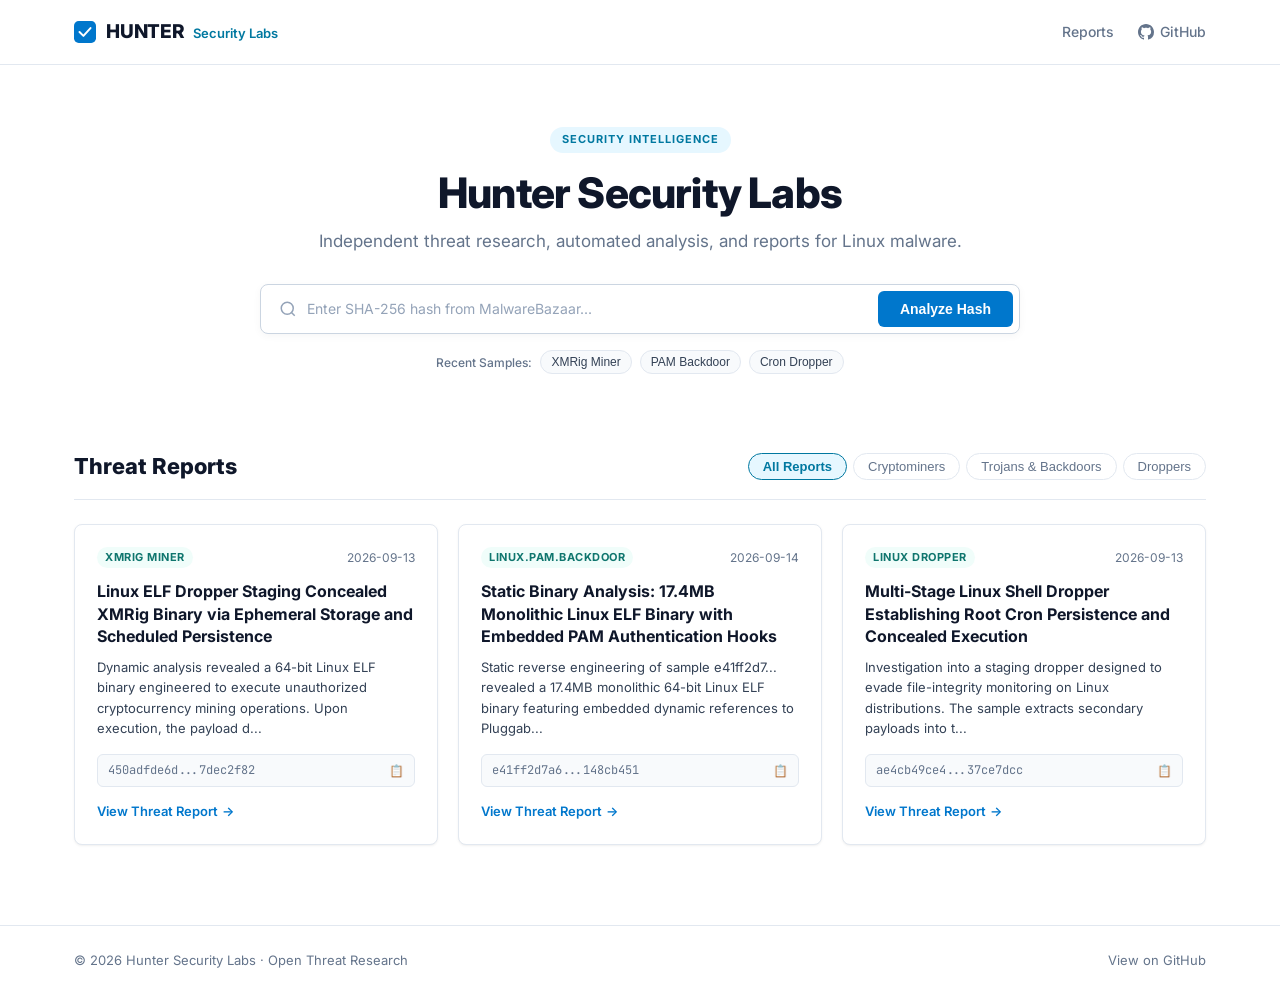
==== commit 6755679f: "fix: remove fake mock, implement genuine static binary decomposition, and align web queue modal with" ====
--- a/index.html
+++ b/index.html
@@ -62,7 +62,7 @@
             <div class="sample-links">
                 <span class="sample-label">Recent Samples:</span>
                 <button class="sample-btn" onclick="fillSample('450adfde6d2cad6d7f7d987c007d5a3d02bc5ea78de0640f65d42cd47dec2f82')">XMRig Miner</button>
-                <button class="sample-btn" onclick="fillSample('e41ff2d7a604a3ee1c1d99502b390adf9cf7119f1b6b7902ea26b88c148cb451')">Mirai Botnet</button>
+                <button class="sample-btn" onclick="fillSample('e41ff2d7a604a3ee1c1d99502b390adf9cf7119f1b6b7902ea26b88c148cb451')">PAM Backdoor</button>
                 <button class="sample-btn" onclick="fillSample('ae4cb49ce4fa6aeb8f38ca703bc661cde36fbcadc05e3862ba3d8f7737ce7dcc')">Cron Dropper</button>
             </div>
         </section>
@@ -76,7 +76,7 @@
                 <div class="filter-pills" id="categoryFilters">
                     <button class="filter-pill active" data-category="ALL">All Reports</button>
                     <button class="filter-pill" data-category="CRYPTOMINER">Cryptominers</button>
-                    <button class="filter-pill" data-category="BOTNET">Botnets</button>
+                    <button class="filter-pill" data-category="TROJAN">Trojans &amp; Backdoors</button>
                     <button class="filter-pill" data-category="DROPPER">Droppers</button>
                 </div>
             </div>
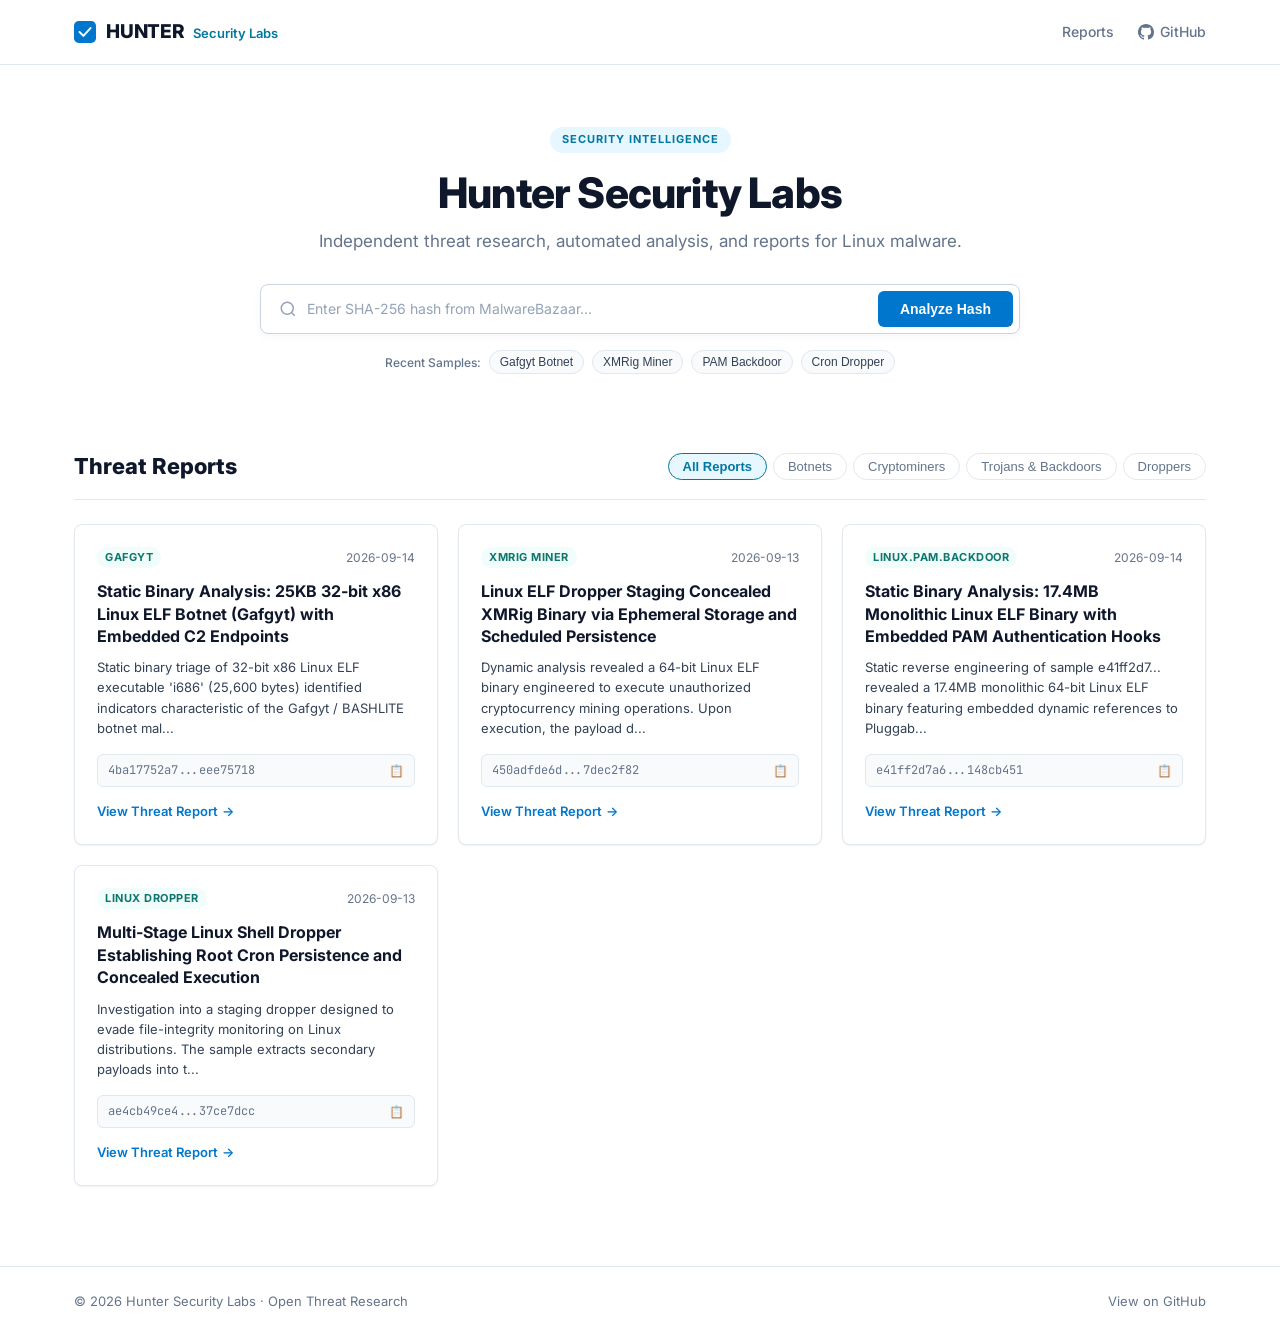
==== commit 546a1764: "feat: publish Gafgyt botnet threat report (4ba17752) and clarify offline detonation host modal" ====
--- a/index.html
+++ b/index.html
@@ -61,6 +61,7 @@
 
             <div class="sample-links">
                 <span class="sample-label">Recent Samples:</span>
+                <button class="sample-btn" onclick="fillSample('4ba17752a7fa6fb2afb70124ea1e8651999487d1f4ece5196ab1c37beee75718')">Gafgyt Botnet</button>
                 <button class="sample-btn" onclick="fillSample('450adfde6d2cad6d7f7d987c007d5a3d02bc5ea78de0640f65d42cd47dec2f82')">XMRig Miner</button>
                 <button class="sample-btn" onclick="fillSample('e41ff2d7a604a3ee1c1d99502b390adf9cf7119f1b6b7902ea26b88c148cb451')">PAM Backdoor</button>
                 <button class="sample-btn" onclick="fillSample('ae4cb49ce4fa6aeb8f38ca703bc661cde36fbcadc05e3862ba3d8f7737ce7dcc')">Cron Dropper</button>
@@ -75,6 +76,7 @@
                 </div>
                 <div class="filter-pills" id="categoryFilters">
                     <button class="filter-pill active" data-category="ALL">All Reports</button>
+                    <button class="filter-pill" data-category="BOTNET">Botnets</button>
                     <button class="filter-pill" data-category="CRYPTOMINER">Cryptominers</button>
                     <button class="filter-pill" data-category="TROJAN">Trojans &amp; Backdoors</button>
                     <button class="filter-pill" data-category="DROPPER">Droppers</button>
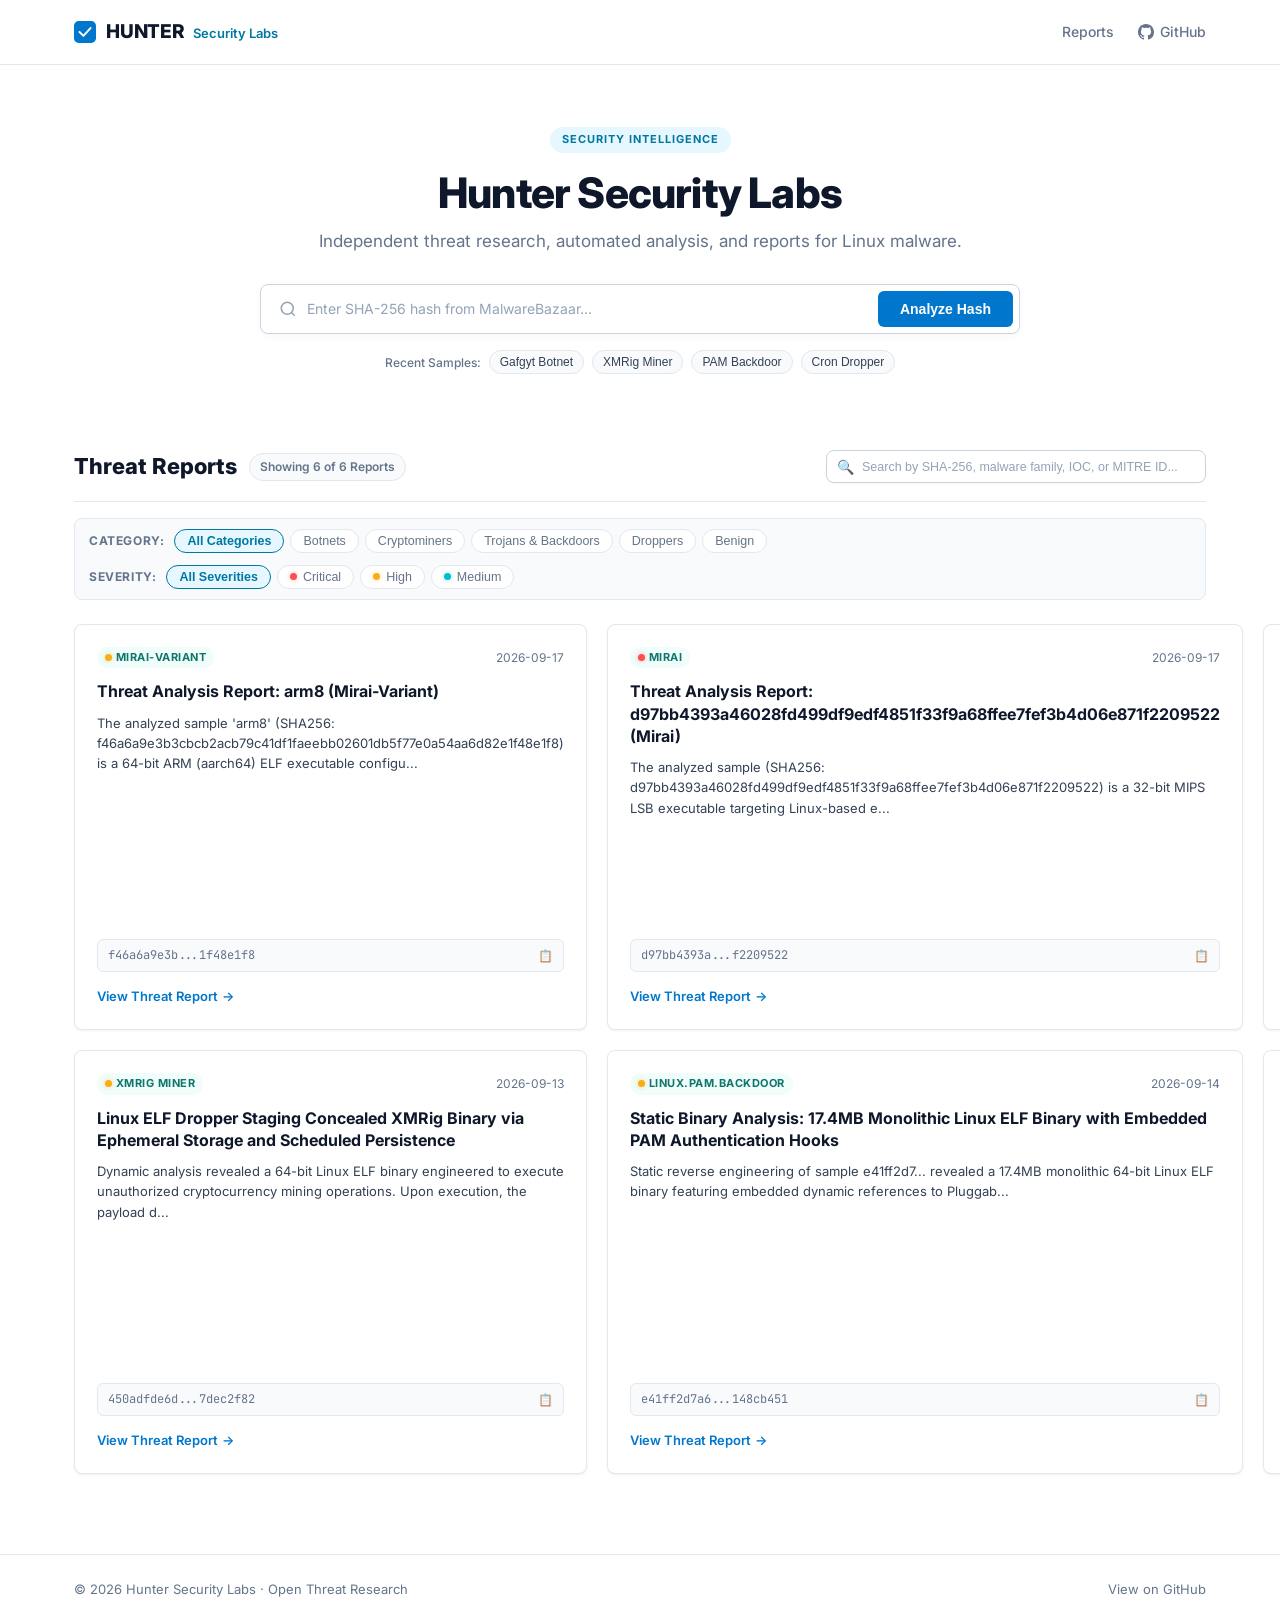
==== commit 40a317c3: "feat(portal): implement full-text search and facet filtering for reports (HUN-20)" ====
--- a/index.html
+++ b/index.html
@@ -73,13 +73,43 @@
             <div class="section-bar">
                 <div class="section-title-box">
                     <h2 class="section-title">Threat Reports</h2>
+                    <span class="report-count-badge" id="reportCountBadge">Loading reports...</span>
                 </div>
-                <div class="filter-pills" id="categoryFilters">
-                    <button class="filter-pill active" data-category="ALL">All Reports</button>
-                    <button class="filter-pill" data-category="BOTNET">Botnets</button>
-                    <button class="filter-pill" data-category="CRYPTOMINER">Cryptominers</button>
-                    <button class="filter-pill" data-category="TROJAN">Trojans &amp; Backdoors</button>
-                    <button class="filter-pill" data-category="DROPPER">Droppers</button>
+
+                <!-- Instant Search Bar -->
+                <div class="report-search-box">
+                    <span class="report-search-icon">🔍</span>
+                    <input type="text" id="reportSearchInput" placeholder="Search by SHA-256, malware family, IOC, or MITRE ID..." autocomplete="off" />
+                    <button class="btn-clear-search" id="btnClearReportSearch" onclick="clearReportSearch()" style="display: none;" title="Clear search">✕</button>
+                </div>
+            </div>
+
+            <!-- Facet Filter Bars -->
+            <div class="filters-container">
+                <div class="filter-group">
+                    <span class="filter-group-label">Category:</span>
+                    <div class="filter-pills" id="categoryFilters">
+                        <button class="filter-pill active" data-category="ALL">All Categories</button>
+                        <button class="filter-pill" data-category="BOTNET">Botnets</button>
+                        <button class="filter-pill" data-category="CRYPTOMINER">Cryptominers</button>
+                        <button class="filter-pill" data-category="TROJAN">Trojans &amp; Backdoors</button>
+                        <button class="filter-pill" data-category="DROPPER">Droppers</button>
+                        <button class="filter-pill" data-category="BENIGN">Benign</button>
+                    </div>
+                </div>
+
+                <div class="filter-group">
+                    <span class="filter-group-label">Severity:</span>
+                    <div class="filter-pills" id="severityFilters">
+                        <button class="filter-pill severity-pill active" data-severity="ALL">All Severities</button>
+                        <button class="filter-pill severity-pill" data-severity="CRITICAL"><span class="severity-dot dot-critical"></span>Critical</button>
+                        <button class="filter-pill severity-pill" data-severity="HIGH"><span class="severity-dot dot-high"></span>High</button>
+                        <button class="filter-pill severity-pill" data-severity="MEDIUM"><span class="severity-dot dot-medium"></span>Medium</button>
+                    </div>
+                </div>
+
+                <div class="filter-group-right">
+                    <button class="btn-reset-filters" id="btnResetFilters" onclick="resetReportFilters()" style="display: none;">↺ Reset Filters</button>
                 </div>
             </div>
 
--- a/css/labs.css
+++ b/css/labs.css
@@ -283,16 +283,121 @@
     align-items: center;
     justify-content: space-between;
     border-bottom: 1px solid var(--border);
-    padding-bottom: 14px;
-    margin-bottom: 24px;
+    padding-bottom: 16px;
+    margin-bottom: 16px;
     flex-wrap: wrap;
     gap: 16px;
+}
+
+.section-title-box {
+    display: flex;
+    align-items: center;
+    gap: 12px;
 }
 
 .section-title {
     font-size: 22px;
     font-weight: 800;
     color: var(--text-title);
+    margin: 0;
+}
+
+.report-count-badge {
+    background: var(--bg-subtle);
+    border: 1px solid var(--border);
+    color: var(--text-muted);
+    font-size: 12px;
+    font-weight: 600;
+    padding: 3px 10px;
+    border-radius: 999px;
+}
+
+/* Report Search Bar */
+.report-search-box {
+    position: relative;
+    display: flex;
+    align-items: center;
+    background: #ffffff;
+    border: 1px solid #cbd5e1;
+    border-radius: 8px;
+    padding: 2px 10px;
+    width: 380px;
+    max-width: 100%;
+    box-shadow: 0 1px 3px rgba(0, 0, 0, 0.04);
+    transition: all 0.15s ease;
+}
+
+.report-search-box:focus-within {
+    border-color: var(--elastic-blue);
+    box-shadow: 0 0 0 3px rgba(0, 119, 204, 0.12);
+}
+
+.report-search-icon {
+    font-size: 14px;
+    color: var(--text-light);
+    margin-right: 8px;
+    user-select: none;
+}
+
+.report-search-box input {
+    width: 100%;
+    border: none;
+    outline: none;
+    font-size: 13px;
+    color: var(--text-title);
+    background: transparent;
+    padding: 6px 0;
+}
+
+.report-search-box input::placeholder {
+    color: var(--text-light);
+    font-size: 12.5px;
+}
+
+.btn-clear-search {
+    background: transparent;
+    border: none;
+    color: var(--text-light);
+    font-size: 13px;
+    cursor: pointer;
+    padding: 4px;
+    border-radius: 4px;
+    display: flex;
+    align-items: center;
+    justify-content: center;
+}
+
+.btn-clear-search:hover {
+    color: var(--text-title);
+}
+
+/* Filters Container */
+.filters-container {
+    display: flex;
+    align-items: center;
+    justify-content: space-between;
+    flex-wrap: wrap;
+    gap: 12px 20px;
+    margin-bottom: 24px;
+    background: var(--bg-subtle);
+    border: 1px solid var(--border);
+    border-radius: 8px;
+    padding: 10px 14px;
+}
+
+.filter-group {
+    display: flex;
+    align-items: center;
+    gap: 10px;
+    flex-wrap: wrap;
+}
+
+.filter-group-label {
+    font-size: 12px;
+    font-weight: 700;
+    text-transform: uppercase;
+    letter-spacing: 0.05em;
+    color: var(--text-muted);
 }
 
 .filter-pills {
@@ -305,12 +410,15 @@
     background: #ffffff;
     border: 1px solid var(--border);
     color: var(--text-muted);
-    font-size: 13px;
+    font-size: 12.5px;
     font-weight: 500;
-    padding: 5px 14px;
+    padding: 4px 12px;
     border-radius: 999px;
     cursor: pointer;
-    transition: all 0.15s;
+    transition: all 0.15s ease;
+    display: inline-flex;
+    align-items: center;
+    gap: 6px;
 }
 
 .filter-pill:hover {
@@ -323,6 +431,89 @@
     border-color: var(--elastic-teal);
     color: var(--elastic-teal);
     font-weight: 600;
+}
+
+/* Severity Indicator Dots */
+.severity-dot {
+    width: 7px;
+    height: 7px;
+    border-radius: 50%;
+    display: inline-block;
+}
+
+.dot-critical {
+    background: #ff4d4f;
+    box-shadow: 0 0 5px rgba(255, 77, 79, 0.4);
+}
+
+.dot-high {
+    background: #faad14;
+    box-shadow: 0 0 5px rgba(250, 173, 20, 0.4);
+}
+
+.dot-medium {
+    background: #00bcd4;
+    box-shadow: 0 0 5px rgba(0, 188, 212, 0.4);
+}
+
+.btn-reset-filters {
+    background: transparent;
+    border: 1px dashed #cbd5e1;
+    color: var(--text-muted);
+    font-size: 12px;
+    font-weight: 500;
+    padding: 4px 12px;
+    border-radius: 6px;
+    cursor: pointer;
+    transition: all 0.15s ease;
+}
+
+.btn-reset-filters:hover {
+    color: var(--elastic-blue);
+    border-color: var(--elastic-blue);
+    background: #ffffff;
+}
+
+/* Empty State */
+.search-empty-state {
+    grid-column: 1 / -1;
+    text-align: center;
+    padding: 60px 20px;
+    background: #ffffff;
+    border: 1px dashed var(--border);
+    border-radius: 12px;
+    color: var(--text-body);
+}
+
+.empty-icon {
+    font-size: 36px;
+    margin-bottom: 12px;
+    opacity: 0.8;
+}
+
+.empty-title {
+    font-size: 18px;
+    font-weight: 700;
+    color: var(--text-title);
+    margin: 0 0 8px 0;
+}
+
+.empty-desc {
+    font-size: 13.5px;
+    color: var(--text-muted);
+    max-width: 500px;
+    margin: 0 auto;
+    line-height: 1.5;
+}
+
+.empty-hash {
+    font-family: var(--font-mono);
+    font-size: 12px;
+    background: var(--bg-subtle);
+    padding: 2px 6px;
+    border-radius: 4px;
+    color: var(--elastic-blue);
+    word-break: break-all;
 }
 
 /* Reports Grid */
